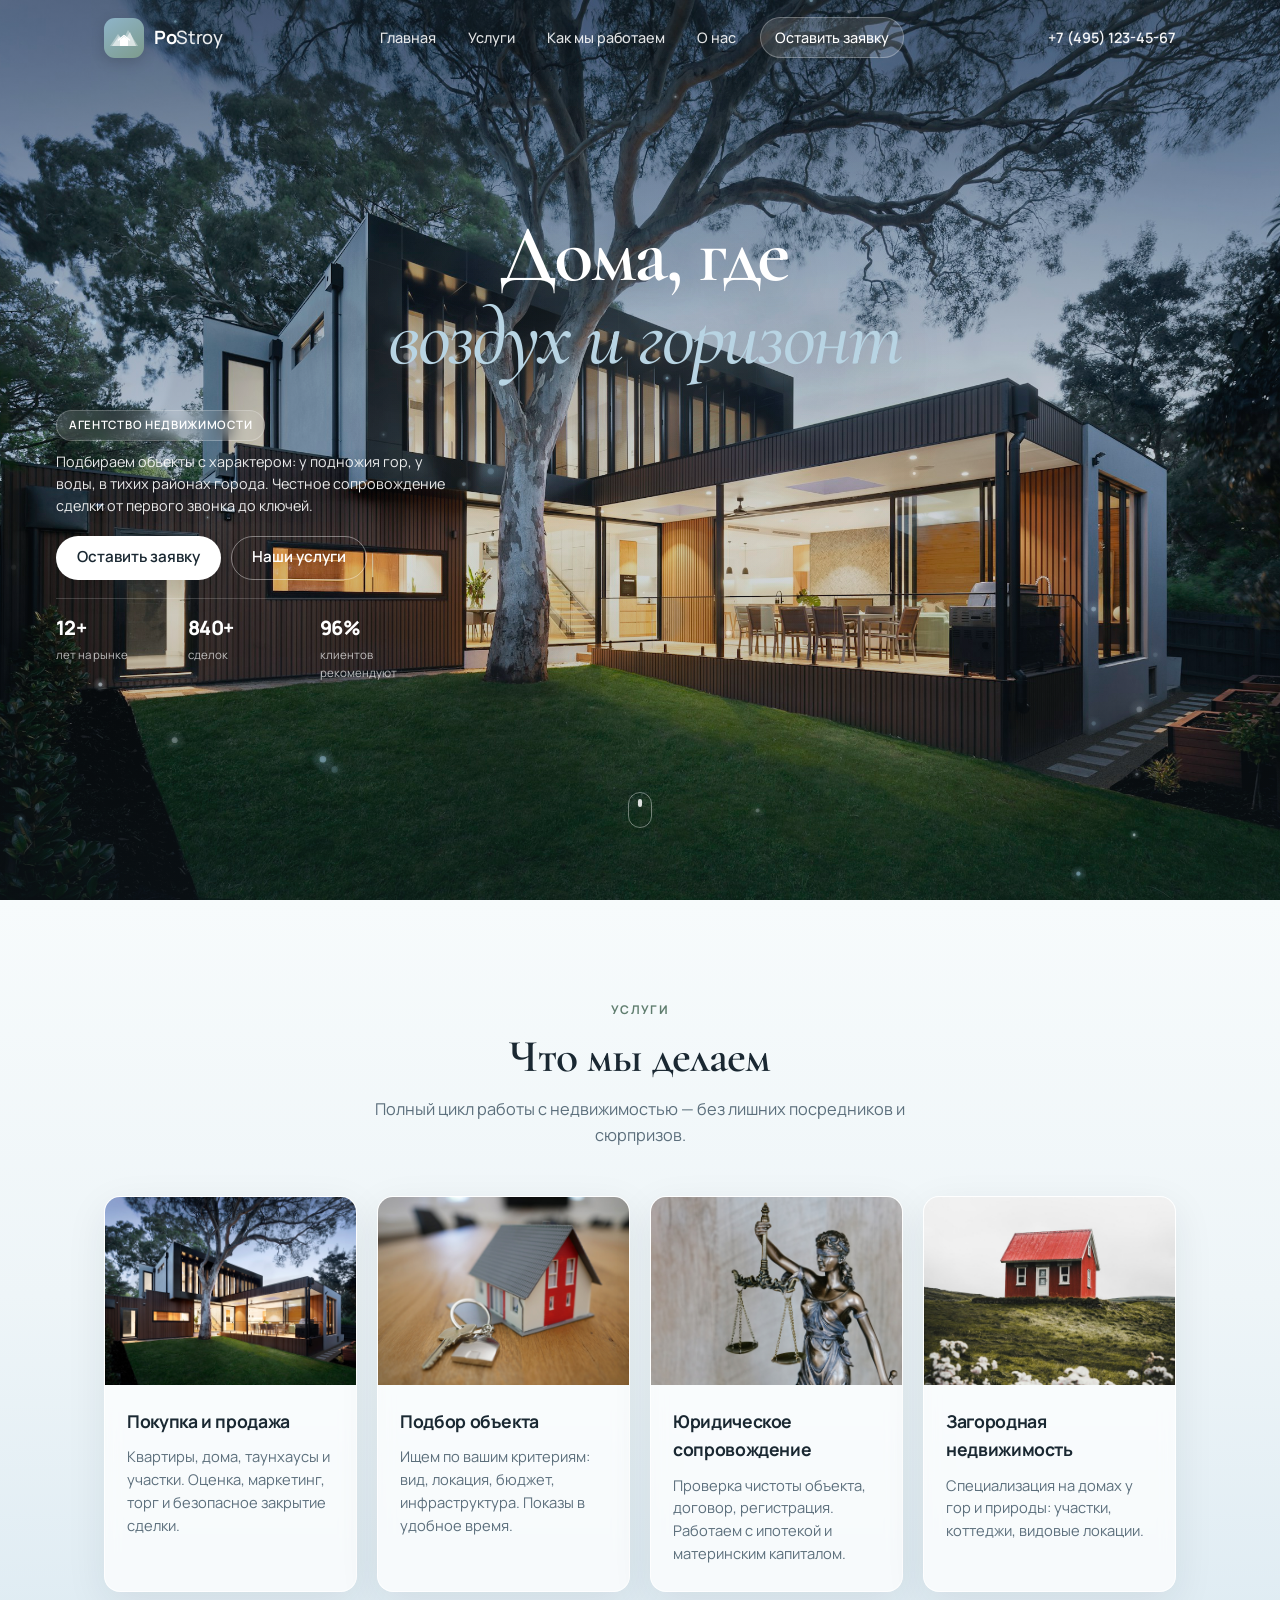
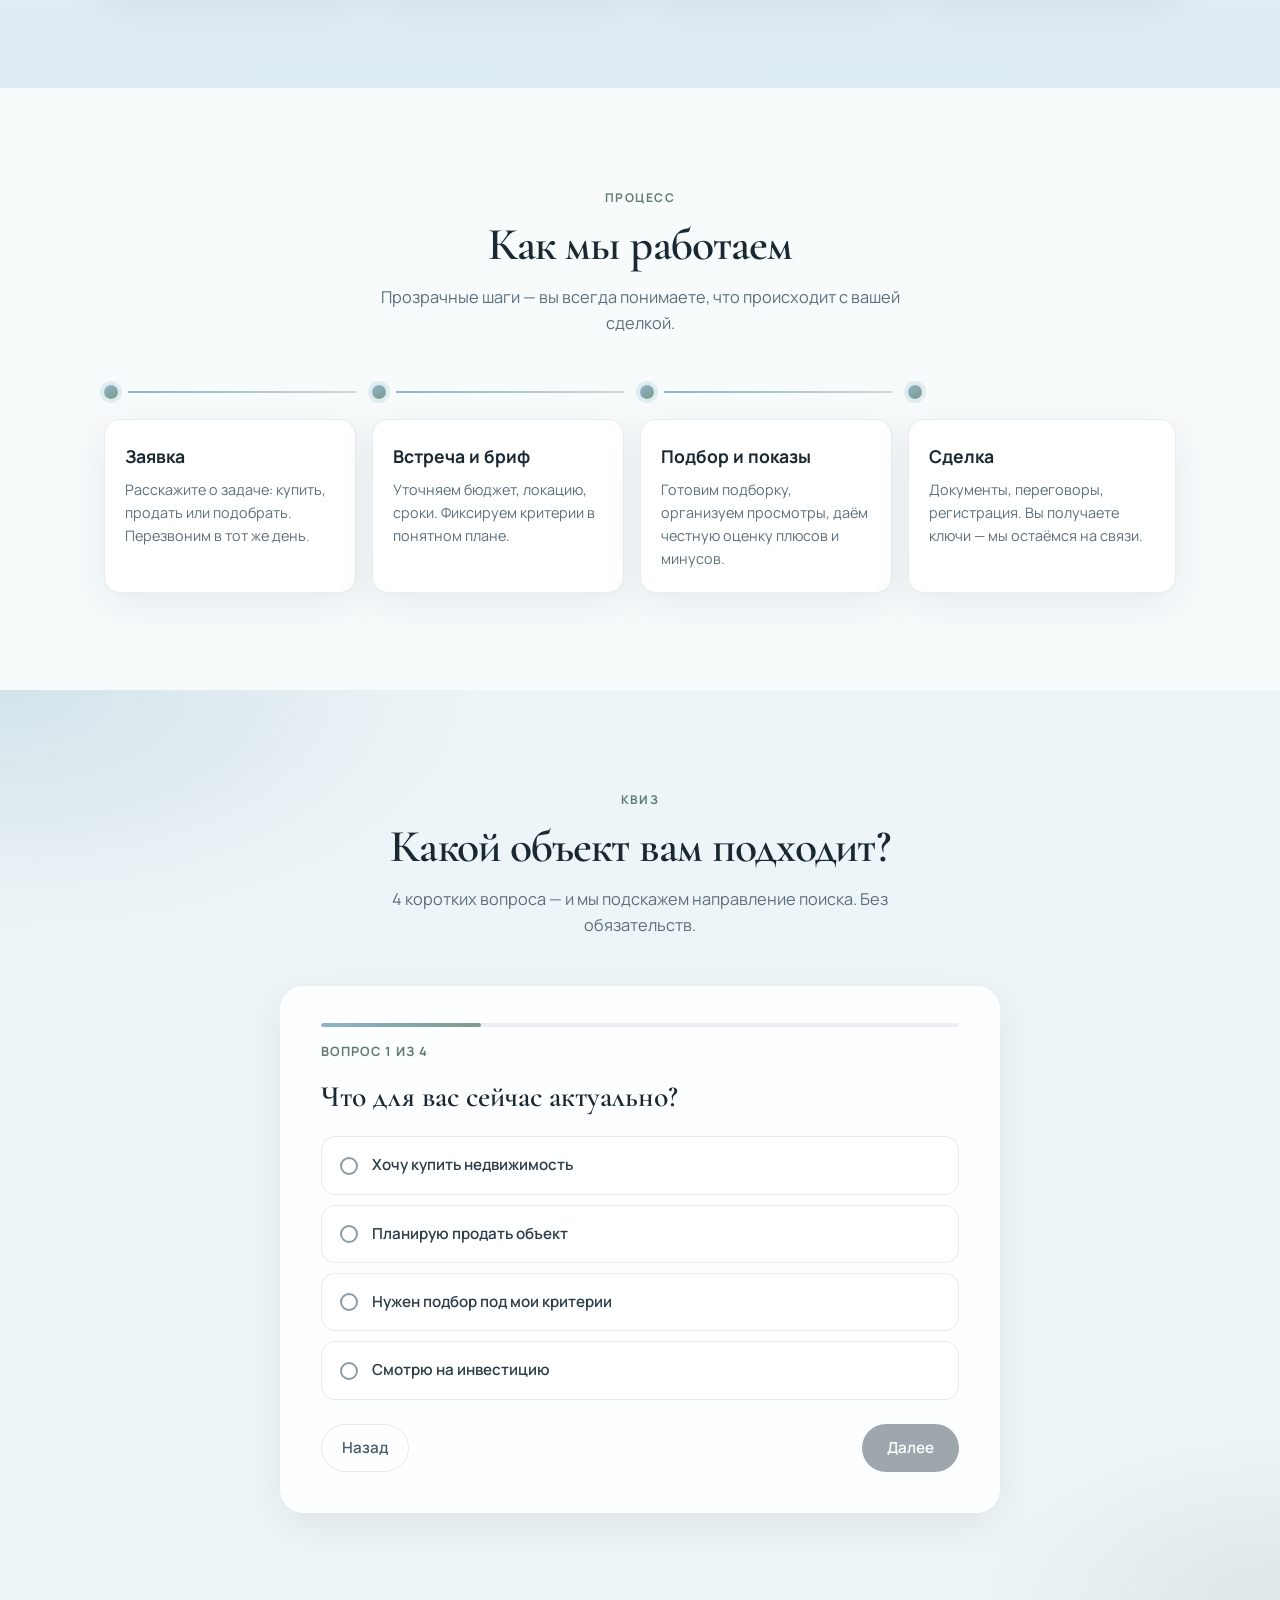
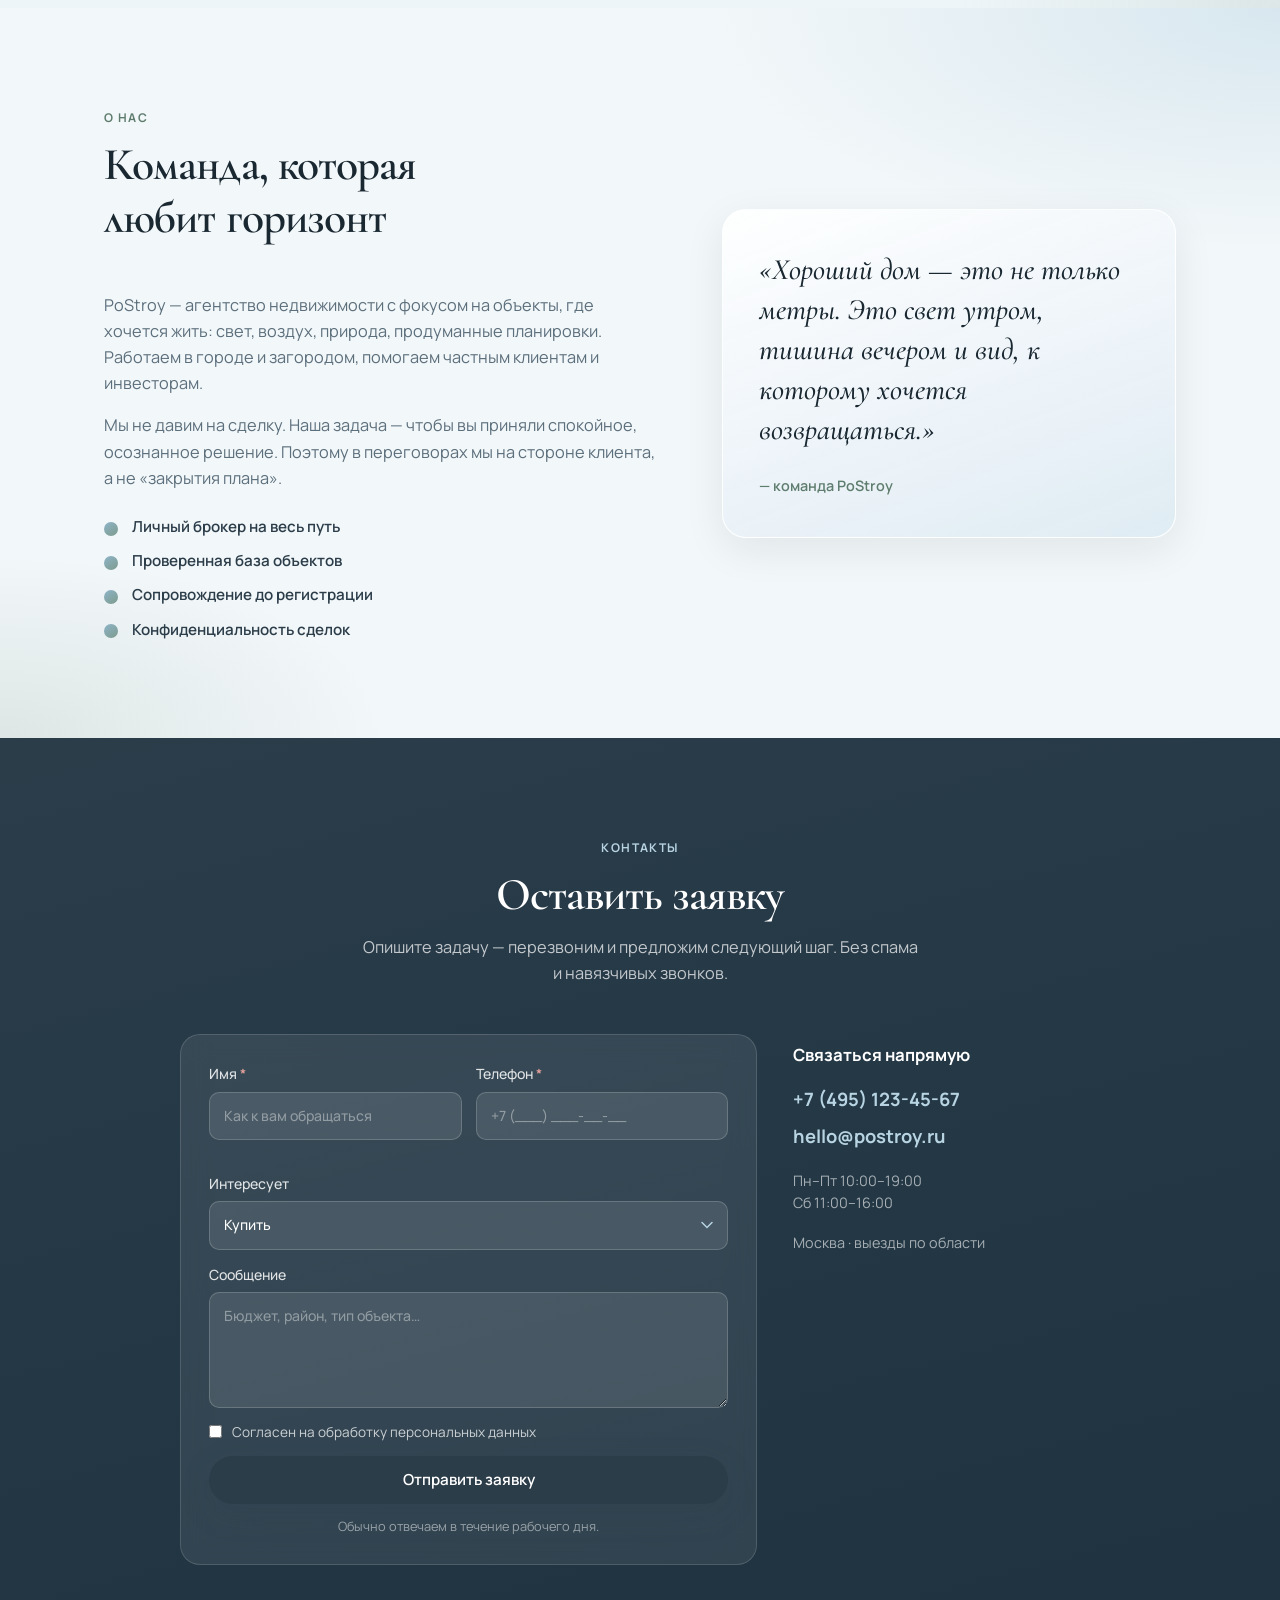
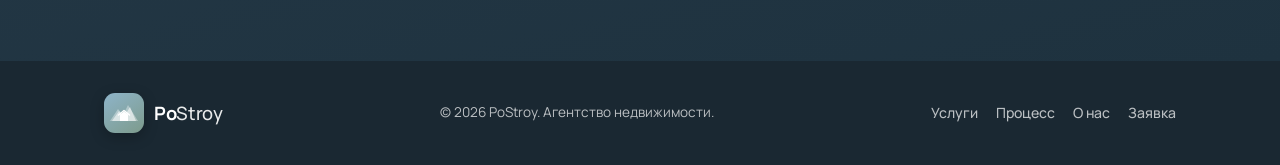
==== index.html @ 370cd1a4 "Initial commit: PoStroy real estate landing" ====
<!DOCTYPE html>
<html lang="ru">
<head>
  <meta charset="UTF-8" />
  <meta name="viewport" content="width=device-width, initial-scale=1.0" />
  <meta name="description" content="PoStroy — агентство недвижимости. Дома и участки с видом на горы. Подбор, сделки, сопровождение." />
  <title>PoStroy — Агентство недвижимости</title>
  <link rel="preconnect" href="https://fonts.googleapis.com" />
  <link rel="preconnect" href="https://fonts.gstatic.com" crossorigin />
  <link href="https://fonts.googleapis.com/css2?family=Manrope:wght@400;500;600;700;800&family=Cormorant+Garamond:wght@500;600;700&display=swap" rel="stylesheet" />
  <link rel="stylesheet" href="css/styles.css" />
</head>
<body>
  <!-- Transparent header -->
  <header class="header" id="header">
    <div class="container header__inner">
      <a href="#hero" class="logo" aria-label="PoStroy — на главную">
        <svg class="logo__svg" width="40" height="40" viewBox="0 0 40 40" fill="none" aria-hidden="true">
          <rect width="40" height="40" rx="11" class="logo__bg"/>
          <path class="logo__mountains" d="M6 28 L14 16 L19 22 L24 12 L34 28 Z" fill="currentColor" opacity="0.35"/>
          <path class="logo__mountains" d="M8 28 L15 18 L20 24 L26 14 L32 28 Z" fill="currentColor" opacity="0.55"/>
          <path class="logo__house" d="M16 28 V21.5 L20 18.5 L24 21.5 V28 H16 Z" fill="currentColor"/>
          <path class="logo__roof" d="M14.5 22 L20 17.5 L25.5 22" stroke="currentColor" stroke-width="1.4" stroke-linecap="round" stroke-linejoin="round" fill="none"/>
          <rect x="18.6" y="23.5" width="2.8" height="4.5" rx="0.4" fill="rgba(255,255,255,0.55)"/>
        </svg>
        <span class="logo__text">Po<span>Stroy</span></span>
      </a>
      <nav class="nav" id="nav" aria-label="Основная навигация">
        <a href="#hero" class="nav__link">Главная</a>
        <a href="#services" class="nav__link">Услуги</a>
        <a href="#process" class="nav__link">Как мы работаем</a>
        <a href="#about" class="nav__link">О нас</a>
        <a href="#request" class="nav__link nav__link--cta">Оставить заявку</a>
      </nav>
      <a href="tel:+74951234567" class="header__phone">+7 (495) 123-45-67</a>
      <button type="button" class="burger" id="burger" aria-label="Меню" aria-expanded="false">
        <span></span><span></span><span></span>
      </button>
    </div>
  </header>

  <div class="mobile-nav" id="mobileNav" hidden>
    <a href="#hero">Главная</a>
    <a href="#services">Услуги</a>
    <a href="#process">Как мы работаем</a>
    <a href="#about">О нас</a>
    <a href="#request" class="mobile-nav__cta">Оставить заявку</a>
  </div>

  <main>
    <!-- Hero / Главная -->
    <section class="hero" id="hero">
      <div class="hero__bg" style="background-image: url('fon.jpg')" role="img" aria-label="Современный дом в горах"></div>
      <div class="hero__overlay"></div>
      <div class="container hero__content">
        <h1 class="hero__title">Дома, где<br /><em>воздух и горизонт</em></h1>
        <p class="hero__badge">Агентство недвижимости</p>
        <p class="hero__sub">
          Подбираем объекты с характером: у подножия гор, у воды, в тихих районах города.
          Честное сопровождение сделки от первого звонка до ключей.
        </p>
        <div class="hero__actions">
          <a href="#request" class="btn btn--primary">Оставить заявку</a>
          <a href="#services" class="btn btn--ghost">Наши услуги</a>
        </div>
        <dl class="hero__stats">
          <div>
            <dt>12+</dt>
            <dd>лет на рынке</dd>
          </div>
          <div>
            <dt>840+</dt>
            <dd>сделок</dd>
          </div>
          <div>
            <dt>96%</dt>
            <dd>клиентов рекомендуют</dd>
          </div>
        </dl>
      </div>
      <a href="#services" class="hero__scroll" aria-label="К услугам">
        <span></span>
      </a>
    </section>

    <!-- Услуги -->
    <section class="section section--mist" id="services">
      <div class="container">
        <header class="section__head">
          <span class="section__label">Услуги</span>
          <h2 class="section__title">Что мы делаем</h2>
          <p class="section__desc">Полный цикл работы с недвижимостью — без лишних посредников и сюрпризов.</p>
        </header>
        <div class="cards">
          <article class="card card--photo">
            <div class="card__media">
              <img src="images/service-buy.jpg" alt="Современный дом — покупка и продажа" loading="lazy" width="600" height="400" />
            </div>
            <div class="card__body">
              <h3>Покупка и продажа</h3>
              <p>Квартиры, дома, таунхаусы и участки. Оценка, маркетинг, торг и безопасное закрытие сделки.</p>
            </div>
          </article>
          <article class="card card--photo">
            <div class="card__media">
              <img src="images/service-search.jpg" alt="Ключи от новой недвижимости" loading="lazy" width="600" height="400" />
            </div>
            <div class="card__body">
              <h3>Подбор объекта</h3>
              <p>Ищем по вашим критериям: вид, локация, бюджет, инфраструктура. Показы в удобное время.</p>
            </div>
          </article>
          <article class="card card--photo">
            <div class="card__media">
              <img src="images/service-legal.jpg" alt="Юридические документы по сделке" loading="lazy" width="600" height="400" />
            </div>
            <div class="card__body">
              <h3>Юридическое сопровождение</h3>
              <p>Проверка чистоты объекта, договор, регистрация. Работаем с ипотекой и материнским капиталом.</p>
            </div>
          </article>
          <article class="card card--photo">
            <div class="card__media">
              <img src="images/service-country.jpg" alt="Загородный дом у природы" loading="lazy" width="600" height="400" />
            </div>
            <div class="card__body">
              <h3>Загородная недвижимость</h3>
              <p>Специализация на домах у гор и природы: участки, коттеджи, видовые локации.</p>
            </div>
          </article>
        </div>
      </div>
    </section>

    <!-- Как мы работаем -->
    <section class="section" id="process">
      <div class="container">
        <header class="section__head">
          <span class="section__label">Процесс</span>
          <h2 class="section__title">Как мы работаем</h2>
          <p class="section__desc">Прозрачные шаги — вы всегда понимаете, что происходит с вашей сделкой.</p>
        </header>
        <ol class="steps">
          <li class="step">
            <div class="step__marker" aria-hidden="true">
              <span class="step__dot"></span>
              <span class="step__line"></span>
            </div>
            <div class="step__content">
              <h3>Заявка</h3>
              <p>Расскажите о задаче: купить, продать или подобрать. Перезвоним в тот же день.</p>
            </div>
          </li>
          <li class="step">
            <div class="step__marker" aria-hidden="true">
              <span class="step__dot"></span>
              <span class="step__line"></span>
            </div>
            <div class="step__content">
              <h3>Встреча и бриф</h3>
              <p>Уточняем бюджет, локацию, сроки. Фиксируем критерии в понятном плане.</p>
            </div>
          </li>
          <li class="step">
            <div class="step__marker" aria-hidden="true">
              <span class="step__dot"></span>
              <span class="step__line"></span>
            </div>
            <div class="step__content">
              <h3>Подбор и показы</h3>
              <p>Готовим подборку, организуем просмотры, даём честную оценку плюсов и минусов.</p>
            </div>
          </li>
          <li class="step">
            <div class="step__marker" aria-hidden="true">
              <span class="step__dot"></span>
            </div>
            <div class="step__content">
              <h3>Сделка</h3>
              <p>Документы, переговоры, регистрация. Вы получаете ключи — мы остаёмся на связи.</p>
            </div>
          </li>
        </ol>
      </div>
    </section>

    <!-- Квиз -->
    <section class="section section--quiz" id="quiz">
      <div class="container">
        <header class="section__head">
          <span class="section__label">Квиз</span>
          <h2 class="section__title">Какой объект вам подходит?</h2>
          <p class="section__desc">4 коротких вопроса — и мы подскажем направление поиска. Без обязательств.</p>
        </header>

        <div class="quiz" id="quizApp">
          <div class="quiz__progress" aria-hidden="true">
            <div class="quiz__progress-bar" id="quizProgress"></div>
          </div>
          <p class="quiz__step-label" id="quizStepLabel">Вопрос 1 из 4</p>

          <div class="quiz__panel" id="quizPanel">
            <!-- filled by JS -->
          </div>

          <div class="quiz__nav" id="quizNav">
            <button type="button" class="btn btn--quiz-ghost" id="quizBack" hidden>Назад</button>
            <button type="button" class="btn btn--primary" id="quizNext" disabled>Далее</button>
          </div>

          <div class="quiz__result" id="quizResult" hidden>
            <div class="quiz__result-card">
              <span class="quiz__result-badge">Ваш профиль</span>
              <h3 id="quizResultTitle"></h3>
              <p id="quizResultText"></p>
              <ul class="quiz__result-tags" id="quizResultTags"></ul>
              <div class="quiz__result-actions">
                <a href="#request" class="btn btn--primary" id="quizToForm">Получить подборку</a>
                <button type="button" class="btn btn--quiz-ghost" id="quizRestart">Пройти ещё раз</button>
              </div>
            </div>
          </div>
        </div>
      </div>
    </section>

    <!-- О нас -->
    <section class="section section--sky" id="about">
      <div class="container about">
        <div class="about__text">
          <header class="section__head section__head--left">
            <span class="section__label">О нас</span>
            <h2 class="section__title">Команда, которая<br />любит горизонт</h2>
          </header>
          <p>
            PoStroy — агентство недвижимости с фокусом на объекты, где хочется жить:
            свет, воздух, природа, продуманные планировки. Работаем в городе и загородом,
            помогаем частным клиентам и инвесторам.
          </p>
          <p>
            Мы не давим на сделку. Наша задача — чтобы вы приняли спокойное, осознанное решение.
            Поэтому в переговорах мы на стороне клиента, а не «закрытия плана».
          </p>
          <ul class="about__list">
            <li>Личный брокер на весь путь</li>
            <li>Проверенная база объектов</li>
            <li>Сопровождение до регистрации</li>
            <li>Конфиденциальность сделок</li>
          </ul>
        </div>
        <div class="about__panel">
          <blockquote>
            «Хороший дом — это не только метры. Это свет утром, тишина вечером и вид, к которому хочется возвращаться.»
          </blockquote>
          <cite>— команда PoStroy</cite>
        </div>
      </div>
    </section>

    <!-- Оставить заявку -->
    <section class="section section--request" id="request">
      <div class="container request">
        <header class="section__head">
          <span class="section__label">Контакты</span>
          <h2 class="section__title">Оставить заявку</h2>
          <p class="section__desc">Опишите задачу — перезвоним и предложим следующий шаг. Без спама и навязчивых звонков.</p>
        </header>
        <div class="request__grid">
          <form class="form" id="requestForm" novalidate>
            <div class="form__row">
              <label class="field">
                <span>Имя <em>*</em></span>
                <input type="text" name="name" id="name" placeholder="Как к вам обращаться" required autocomplete="name" />
                <small class="field__error" data-error="name"></small>
              </label>
              <label class="field">
                <span>Телефон <em>*</em></span>
                <input type="tel" name="phone" id="phone" placeholder="+7 (___) ___-__-__" required autocomplete="tel" />
                <small class="field__error" data-error="phone"></small>
              </label>
            </div>
            <label class="field">
              <span>Интересует</span>
              <select name="interest" id="interest">
                <option value="buy">Купить</option>
                <option value="sell">Продать</option>
                <option value="select">Подобрать объект</option>
                <option value="consult">Консультация</option>
              </select>
            </label>
            <label class="field">
              <span>Сообщение</span>
              <textarea name="message" id="message" rows="4" placeholder="Бюджет, район, тип объекта…"></textarea>
            </label>
            <label class="check">
              <input type="checkbox" name="agree" id="agree" required />
              <span>Согласен на обработку персональных данных</span>
            </label>
            <small class="field__error" data-error="agree"></small>
            <button type="submit" class="btn btn--primary btn--block" id="submitBtn">Отправить заявку</button>
            <p class="form__hint">Обычно отвечаем в течение рабочего дня.</p>
          </form>
          <aside class="request__info">
            <h3>Связаться напрямую</h3>
            <a href="tel:+74951234567" class="request__link">+7 (495) 123-45-67</a>
            <a href="mailto:hello@postroy.ru" class="request__link">hello@postroy.ru</a>
            <p class="request__meta">Пн–Пт 10:00–19:00<br />Сб 11:00–16:00</p>
            <p class="request__meta">Москва · выезды по области</p>
          </aside>
        </div>
        <div class="form-success" id="formSuccess" hidden>
          <h3>Заявка отправлена</h3>
          <p>Спасибо! Мы свяжемся с вами в ближайшее рабочее время.</p>
        </div>
      </div>
    </section>
  </main>

  <footer class="footer">
    <div class="container footer__inner">
      <a href="#hero" class="logo logo--footer" aria-label="PoStroy">
        <svg class="logo__svg" width="40" height="40" viewBox="0 0 40 40" fill="none" aria-hidden="true">
          <rect width="40" height="40" rx="11" class="logo__bg"/>
          <path class="logo__mountains" d="M6 28 L14 16 L19 22 L24 12 L34 28 Z" fill="currentColor" opacity="0.35"/>
          <path class="logo__mountains" d="M8 28 L15 18 L20 24 L26 14 L32 28 Z" fill="currentColor" opacity="0.55"/>
          <path class="logo__house" d="M16 28 V21.5 L20 18.5 L24 21.5 V28 H16 Z" fill="currentColor"/>
          <path class="logo__roof" d="M14.5 22 L20 17.5 L25.5 22" stroke="currentColor" stroke-width="1.4" stroke-linecap="round" stroke-linejoin="round" fill="none"/>
          <rect x="18.6" y="23.5" width="2.8" height="4.5" rx="0.4" fill="rgba(255,255,255,0.55)"/>
        </svg>
        <span class="logo__text">Po<span>Stroy</span></span>
      </a>
      <p class="footer__copy">© <span id="year"></span> PoStroy. Агентство недвижимости.</p>
      <nav class="footer__nav">
        <a href="#services">Услуги</a>
        <a href="#process">Процесс</a>
        <a href="#about">О нас</a>
        <a href="#request">Заявка</a>
      </nav>
    </div>
  </footer>

  <script src="js/main.js"></script>
  <script src="js/hero-fx.js"></script>
</body>
</html>
---- css/styles.css ----
/* PoStroy — mountain & air real estate landing */

:root {
  --sky: #dceaf2;
  --mist: #eef5f8;
  --cloud: #f7fbfc;
  --air: #f2f7f9;
  --stone: #4a5d6a;
  --mountain: #2c3d4a;
  --peak: #1a2832;
  --sage: #7d9b8c;
  --sage-deep: #5f7d6e;
  --glacier: #8eb4c9;
  --frost: #b8d4e3;
  --white: #ffffff;
  --text: #24333d;
  --muted: #5c6f7c;
  --soft: #8a9ba6;
  --border: rgba(44, 61, 74, 0.1);
  --shadow: 0 12px 40px rgba(26, 40, 50, 0.08);
  --radius: 16px;
  --radius-sm: 10px;
  --header-h: 76px;
  --font: "Manrope", system-ui, sans-serif;
  --display: "Cormorant Garamond", Georgia, serif;
  --container: 1120px;
  --ease: cubic-bezier(0.22, 1, 0.36, 1);
}

*,
*::before,
*::after {
  box-sizing: border-box;
  margin: 0;
  padding: 0;
}

html {
  scroll-behavior: smooth;
  scroll-padding-top: calc(var(--header-h) + 12px);
}

body {
  font-family: var(--font);
  color: var(--text);
  background: var(--cloud);
  line-height: 1.6;
  -webkit-font-smoothing: antialiased;
}

img {
  max-width: 100%;
  display: block;
}

a {
  color: inherit;
  text-decoration: none;
}

button,
input,
select,
textarea {
  font: inherit;
}

.container {
  width: 100%;
  max-width: var(--container);
  margin-inline: auto;
  padding-inline: 24px;
}

/* —— Header transparent —— */
.header {
  position: fixed;
  inset: 0 0 auto;
  z-index: 100;
  height: var(--header-h);
  transition: background 0.35s var(--ease), backdrop-filter 0.35s var(--ease),
    box-shadow 0.35s var(--ease), border-color 0.35s var(--ease);
  background: transparent;
  border-bottom: 1px solid transparent;
}

.header.is-scrolled {
  background: rgba(247, 251, 252, 0.72);
  backdrop-filter: blur(16px) saturate(1.2);
  -webkit-backdrop-filter: blur(16px) saturate(1.2);
  border-bottom-color: var(--border);
  box-shadow: 0 4px 24px rgba(26, 40, 50, 0.06);
}

.header__inner {
  display: flex;
  align-items: center;
  justify-content: space-between;
  height: 100%;
  gap: 20px;
}

.logo {
  display: inline-flex;
  align-items: center;
  gap: 10px;
  font-weight: 700;
  letter-spacing: -0.02em;
  z-index: 2;
}

.logo__svg {
  width: 40px;
  height: 40px;
  flex-shrink: 0;
  color: var(--white);
  background: linear-gradient(145deg, var(--glacier), var(--sage));
  border-radius: 11px;
  box-shadow: 0 4px 14px rgba(0, 0, 0, 0.15);
  transition: box-shadow 0.3s var(--ease);
}

.logo__svg .logo__bg {
  fill: transparent;
  stroke: none;
}

.logo__text {
  font-size: 1.15rem;
  color: var(--white);
  transition: color 0.3s var(--ease);
}

.logo__text span {
  font-weight: 500;
  opacity: 0.9;
}

.header.is-scrolled .logo__text,
.header.is-solid .logo__text {
  color: var(--mountain);
}

.header.is-scrolled .logo__svg,
.header.is-solid .logo__svg {
  box-shadow: 0 4px 14px rgba(126, 155, 140, 0.4);
  filter: none;
}

.nav {
  display: none;
  align-items: center;
  gap: 4px;
}

@media (min-width: 960px) {
  .nav {
    display: flex;
  }
  .burger {
    display: none !important;
  }
  .header__phone {
    display: inline-flex !important;
  }
}

.nav__link {
  padding: 8px 14px;
  font-size: 0.9rem;
  font-weight: 500;
  color: rgba(255, 255, 255, 0.88);
  border-radius: 999px;
  transition: color 0.25s, background 0.25s;
}

.nav__link:hover {
  color: var(--white);
  background: rgba(255, 255, 255, 0.1);
}

.nav__link--cta {
  margin-left: 6px;
  background: rgba(255, 255, 255, 0.14);
  border: 1px solid rgba(255, 255, 255, 0.28);
  color: var(--white);
}

.nav__link--cta:hover {
  background: rgba(255, 255, 255, 0.22);
}

.header.is-scrolled .nav__link,
.header.is-solid .nav__link {
  color: var(--stone);
}

.header.is-scrolled .nav__link:hover,
.header.is-solid .nav__link:hover {
  color: var(--mountain);
  background: rgba(142, 180, 201, 0.15);
}

.header.is-scrolled .nav__link--cta,
.header.is-solid .nav__link--cta {
  background: var(--mountain);
  border-color: transparent;
  color: var(--white);
}

.header.is-scrolled .nav__link--cta:hover,
.header.is-solid .nav__link--cta:hover {
  background: var(--peak);
  color: var(--white);
}

.header__phone {
  display: none;
  font-size: 0.9rem;
  font-weight: 600;
  color: rgba(255, 255, 255, 0.95);
  white-space: nowrap;
  transition: color 0.3s;
}

.header.is-scrolled .header__phone,
.header.is-solid .header__phone {
  color: var(--mountain);
}

.burger {
  width: 44px;
  height: 44px;
  border: 0;
  background: rgba(255, 255, 255, 0.12);
  border-radius: 12px;
  display: flex;
  flex-direction: column;
  align-items: center;
  justify-content: center;
  gap: 5px;
  cursor: pointer;
  z-index: 2;
}

.burger span {
  display: block;
  width: 18px;
  height: 2px;
  background: var(--white);
  border-radius: 2px;
  transition: 0.25s;
}

.header.is-scrolled .burger,
.header.is-solid .burger {
  background: rgba(44, 61, 74, 0.08);
}

.header.is-scrolled .burger span,
.header.is-solid .burger span {
  background: var(--mountain);
}

.mobile-nav {
  position: fixed;
  inset: var(--header-h) 0 0;
  z-index: 90;
  background: rgba(247, 251, 252, 0.96);
  backdrop-filter: blur(20px);
  padding: 24px;
  display: flex;
  flex-direction: column;
  gap: 8px;
}

.mobile-nav[hidden] {
  display: none;
}

.mobile-nav a {
  padding: 14px 16px;
  border-radius: 12px;
  font-weight: 600;
  color: var(--mountain);
  background: rgba(220, 234, 242, 0.5);
}

.mobile-nav__cta {
  margin-top: 8px;
  background: var(--mountain) !important;
  color: var(--white) !important;
  text-align: center;
}

/* —— Hero: ровно один экран, без скролла внутри первого экрана —— */
.hero {
  position: relative;
  height: 100vh;
  height: 100dvh;
  max-height: 100vh;
  max-height: 100dvh;
  min-height: 100vh;
  min-height: 100dvh;
  display: flex;
  flex-direction: column;
  align-items: stretch;
  justify-content: center;
  /* место под fixed header + низ с домом */
  padding: calc(var(--header-h) + 12px) 0 56px;
  color: var(--white);
  overflow: hidden;
  text-align: left;
  box-sizing: border-box;
}

.hero__bg {
  position: absolute;
  inset: 0;
  z-index: 0;
  background-size: cover;
  background-position: center center;
  background-repeat: no-repeat;
}

.hero__overlay {
  position: absolute;
  inset: 0;
  z-index: 1;
  background:
    linear-gradient(
      180deg,
      rgba(26, 40, 50, 0.48) 0%,
      rgba(26, 40, 50, 0.26) 38%,
      rgba(26, 40, 50, 0.16) 58%,
      rgba(26, 40, 50, 0.38) 100%
    );
}

/* hero: остальной текст слева, заголовок по центру + анимация «с воздуха» */
.hero__content {
  position: relative;
  z-index: 2;
  display: flex;
  flex-direction: column;
  align-items: flex-start;
  justify-content: center;
  flex: 1 1 auto;
  max-width: none;
  width: 100%;
  margin: 0;
  text-align: left;
  /* ещё левее */
  padding: 0 16px 0 20px;
  min-height: 0;
}

@media (min-width: 768px) {
  .hero__content {
    padding: 0 32px 0 40px;
  }
}

@media (min-width: 1200px) {
  .hero__content {
    padding: 0 48px 0 56px;
  }
}

/* бейдж — сразу над описанием слева */
.hero__badge {
  display: inline-block;
  padding: 5px 12px;
  border-radius: 999px;
  font-size: 0.72rem;
  font-weight: 600;
  letter-spacing: 0.06em;
  text-transform: uppercase;
  background: rgba(255, 255, 255, 0.12);
  border: 1px solid rgba(255, 255, 255, 0.22);
  backdrop-filter: blur(8px);
  margin: 0 0 10px;
  align-self: flex-start;
}

/* заголовок — крупный, по центру; анимация только opacity+transform (без blur — не лагает) */
.hero__title {
  display: block;
  width: 100%;
  max-width: none;
  font-family: var(--display);
  font-size: clamp(3.2rem, 9vh, 7.2rem);
  font-weight: 600;
  line-height: 1.02;
  letter-spacing: -0.03em;
  margin: 0 0 clamp(20px, 3.5vh, 36px);
  text-align: center;
  align-self: center;
  text-shadow:
    0 2px 20px rgba(255, 255, 255, 0.12),
    0 8px 48px rgba(0, 0, 0, 0.4);
  opacity: 0;
  transform: translate3d(0, -28px, 0);
  animation: titleFromAir 2.4s cubic-bezier(0.25, 0.1, 0.25, 1) 0.1s forwards;
}

.hero__title em {
  font-style: italic;
  font-weight: 500;
  color: var(--frost);
  display: inline-block;
  opacity: 0;
  transform: translate3d(0, -18px, 0);
  animation: titleFromAir 2.2s cubic-bezier(0.25, 0.1, 0.25, 1) 0.4s forwards;
}

@keyframes titleFromAir {
  from {
    opacity: 0;
    transform: translate3d(0, -28px, 0);
  }
  to {
    opacity: 1;
    transform: translate3d(0, 0, 0);
  }
}

@media (prefers-reduced-motion: reduce) {
  .hero__title,
  .hero__title em {
    animation: none;
    opacity: 1;
    transform: none;
  }
}

.hero__sub {
  display: block;
  font-size: clamp(0.9rem, 1.6vh, 1.05rem);
  line-height: 1.55;
  color: rgba(255, 255, 255, 0.9);
  max-width: 28em;
  margin: 0 0 clamp(14px, 2vh, 24px);
  text-align: left;
  align-self: flex-start;
  text-shadow: 0 2px 16px rgba(0, 0, 0, 0.25);
}

.hero__actions {
  display: flex;
  flex-direction: row;
  flex-wrap: wrap;
  justify-content: flex-start;
  align-items: center;
  gap: 10px;
  margin-bottom: clamp(12px, 2vh, 24px);
  align-self: flex-start;
}

.hero__actions .btn {
  min-height: 44px;
  padding: 0 20px;
}

.hero__stats {
  display: grid;
  grid-template-columns: repeat(3, minmax(0, 1fr));
  gap: 8px 16px;
  max-width: 380px;
  width: 100%;
  margin: 0;
  padding-top: clamp(10px, 1.5vh, 18px);
  border-top: 1px solid rgba(255, 255, 255, 0.18);
  text-align: left;
  align-self: flex-start;
}

.hero__stats dt {
  font-size: clamp(1.2rem, 2.2vh, 1.5rem);
  font-weight: 800;
  letter-spacing: -0.03em;
}

.hero__stats dd {
  font-size: 0.72rem;
  color: rgba(255, 255, 255, 0.7);
  margin-top: 2px;
}

.hero__scroll {
  position: absolute;
  bottom: 16px;
  left: 50%;
  transform: translateX(-50%);
  width: 24px;
  height: 36px;
  border: 1.5px solid rgba(255, 255, 255, 0.4);
  border-radius: 999px;
  display: grid;
  place-items: start center;
  padding-top: 6px;
  z-index: 2;
}

.hero__scroll span {
  width: 4px;
  height: 8px;
  border-radius: 4px;
  background: rgba(255, 255, 255, 0.85);
  animation: scrollPulse 1.6s var(--ease) infinite;
}

@keyframes scrollPulse {
  0% { opacity: 1; transform: translateY(0); }
  100% { opacity: 0; transform: translateY(12px); }
}

/* —— Buttons —— */
.btn {
  display: inline-flex;
  align-items: center;
  justify-content: center;
  gap: 8px;
  min-height: 48px;
  padding: 0 24px;
  border-radius: 999px;
  font-size: 0.95rem;
  font-weight: 600;
  border: 1.5px solid transparent;
  cursor: pointer;
  transition: transform 0.2s, background 0.25s, border-color 0.25s, box-shadow 0.25s;
}

.btn:active {
  transform: scale(0.98);
}

.btn--primary {
  background: var(--white);
  color: var(--peak);
  box-shadow: 0 8px 28px rgba(0, 0, 0, 0.15);
}

.btn--primary:hover {
  background: var(--mist);
  box-shadow: 0 10px 32px rgba(0, 0, 0, 0.18);
}

.btn--ghost {
  background: transparent;
  color: var(--white);
  border-color: rgba(255, 255, 255, 0.4);
}

.btn--ghost:hover {
  background: rgba(255, 255, 255, 0.1);
  border-color: rgba(255, 255, 255, 0.7);
}

.btn--block {
  width: 100%;
}

.section--request .btn--primary {
  background: var(--mountain);
  color: var(--white);
  box-shadow: 0 10px 30px rgba(44, 61, 74, 0.2);
}

.section--request .btn--primary:hover {
  background: var(--peak);
}

/* —— Sections —— */
.section {
  padding: 96px 0;
}

.section--mist {
  background: linear-gradient(180deg, var(--cloud) 0%, var(--mist) 50%, var(--sky) 100%);
}

.section--sky {
  background:
    radial-gradient(ellipse 80% 60% at 100% 0%, rgba(184, 212, 227, 0.45), transparent 55%),
    radial-gradient(ellipse 60% 50% at 0% 100%, rgba(125, 155, 140, 0.18), transparent 50%),
    var(--air);
}

.section--request {
  background: linear-gradient(165deg, var(--mountain) 0%, #243846 45%, #1e323f 100%);
  color: var(--white);
}

.section__head {
  text-align: center;
  max-width: 560px;
  margin: 0 auto 48px;
}

.section__head--left {
  text-align: left;
  margin-left: 0;
  margin-right: 0;
  max-width: none;
}

.section__label {
  display: inline-block;
  font-size: 0.75rem;
  font-weight: 700;
  letter-spacing: 0.12em;
  text-transform: uppercase;
  color: var(--sage-deep);
  margin-bottom: 12px;
}

.section--request .section__label {
  color: var(--frost);
}

.section__title {
  font-family: var(--display);
  font-size: clamp(2rem, 4vw, 2.85rem);
  font-weight: 600;
  line-height: 1.15;
  color: var(--peak);
  letter-spacing: -0.02em;
}

.section--request .section__title {
  color: var(--white);
}

.section__desc {
  margin-top: 12px;
  color: var(--muted);
  font-size: 1.02rem;
}

.section--request .section__desc {
  color: rgba(255, 255, 255, 0.72);
}

/* —— Cards —— */
.cards {
  display: grid;
  gap: 20px;
  grid-template-columns: 1fr;
}

@media (min-width: 640px) {
  .cards {
    grid-template-columns: repeat(2, 1fr);
  }
}

@media (min-width: 1000px) {
  .cards {
    grid-template-columns: repeat(4, 1fr);
  }
}

.card {
  background: rgba(255, 255, 255, 0.72);
  border: 1px solid rgba(255, 255, 255, 0.8);
  border-radius: var(--radius);
  padding: 28px 24px;
  box-shadow: var(--shadow);
  backdrop-filter: blur(8px);
  transition: transform 0.3s var(--ease), box-shadow 0.3s var(--ease);
  overflow: hidden;
}

.card:hover {
  transform: translateY(-4px);
  box-shadow: 0 18px 48px rgba(26, 40, 50, 0.12);
}

.card--photo {
  padding: 0;
  display: flex;
  flex-direction: column;
}

.card__media {
  position: relative;
  aspect-ratio: 4 / 3;
  overflow: hidden;
  background: var(--sky);
}

.card__media img {
  width: 100%;
  height: 100%;
  object-fit: cover;
  transition: transform 0.55s var(--ease);
}

.card--photo:hover .card__media img {
  transform: scale(1.05);
}

.card__body {
  padding: 22px 22px 26px;
}

.card__icon {
  width: 52px;
  height: 52px;
  border-radius: 14px;
  display: grid;
  place-items: center;
  background: linear-gradient(145deg, rgba(142, 180, 201, 0.35), rgba(125, 155, 140, 0.25));
  color: var(--mountain);
  margin-bottom: 18px;
}

.card h3 {
  font-size: 1.1rem;
  font-weight: 700;
  color: var(--peak);
  margin-bottom: 10px;
  letter-spacing: -0.02em;
}

.card p {
  font-size: 0.92rem;
  color: var(--muted);
  line-height: 1.55;
}

/* —— Steps (line timeline, no numbers) —— */
.steps {
  list-style: none;
  display: grid;
  gap: 0;
  position: relative;
}

@media (min-width: 800px) {
  .steps {
    grid-template-columns: repeat(4, 1fr);
    gap: 0;
    align-items: stretch;
  }
}

.step {
  position: relative;
  padding: 0 0 32px 0;
  display: flex;
  flex-direction: column;
  gap: 0;
  background: transparent;
  border: none;
  box-shadow: none;
  height: 100%;
}

@media (min-width: 800px) {
  .step {
    padding: 0 16px 0 0;
    height: auto;
    display: flex;
    flex-direction: column;
  }
  .step:last-child {
    padding-right: 0;
  }
}

.step__marker {
  display: flex;
  flex-direction: row;
  align-items: center;
  gap: 0;
  margin-bottom: 18px;
  min-height: 18px;
}

@media (min-width: 800px) {
  .step__marker {
    width: 100%;
  }
}

/* vertical connector on mobile */
@media (max-width: 799px) {
  .step {
    flex-direction: row;
    gap: 18px;
    padding: 0 0 28px 0;
  }
  .step:last-child {
    padding-bottom: 0;
  }
  .step__marker {
    flex-direction: column;
    align-items: center;
    margin-bottom: 0;
    min-height: 100%;
    width: 18px;
    flex-shrink: 0;
  }
  .step__line {
    width: 2px !important;
    flex: 1 1 auto;
    min-height: 40px;
    height: auto !important;
    margin: 0 !important;
  }
  .step__content {
    padding-top: 0;
    flex: 1;
  }
}

.step__dot {
  width: 14px;
  height: 14px;
  border-radius: 50%;
  background: linear-gradient(145deg, var(--glacier), var(--sage));
  box-shadow: 0 0 0 4px rgba(142, 180, 201, 0.22);
  flex-shrink: 0;
  z-index: 1;
}

.step__line {
  display: block;
  height: 2px;
  flex: 1 1 auto;
  margin-left: 0;
  background: linear-gradient(90deg, var(--glacier), rgba(125, 155, 140, 0.35));
  border-radius: 2px;
  min-width: 24px;
}

@media (min-width: 800px) {
  .step__line {
    margin-left: 10px;
    width: calc(100% - 24px);
    flex: none;
  }
  .step:last-child .step__line {
    display: none;
  }
}

.step__content {
  padding: 22px 20px;
  border-radius: var(--radius);
  background: var(--white);
  border: 1px solid var(--border);
  box-shadow: var(--shadow);
  flex: 1 1 auto;
  display: flex;
  flex-direction: column;
  min-height: 100%;
}

@media (min-width: 800px) {
  .step__content {
    /* equal card heights in the row */
    flex: 1 1 auto;
    min-height: 168px;
    height: 100%;
  }

  .steps {
    /* make step children stretch so content cards equalize */
    display: grid;
    align-items: stretch;
  }

  .step {
    display: grid;
    grid-template-rows: auto 1fr;
    height: 100%;
  }
}

.step h3 {
  font-size: 1.1rem;
  font-weight: 700;
  color: var(--peak);
  margin-bottom: 8px;
}

.step p {
  font-size: 0.9rem;
  color: var(--muted);
  flex: 1 1 auto;
}

/* —— Quiz —— */
.section--quiz {
  background:
    radial-gradient(ellipse 70% 50% at 0% 0%, rgba(142, 180, 201, 0.28), transparent 55%),
    radial-gradient(ellipse 50% 40% at 100% 100%, rgba(125, 155, 140, 0.16), transparent 50%),
    var(--mist);
}

.quiz {
  max-width: 720px;
  margin: 0 auto;
  background: rgba(255, 255, 255, 0.88);
  border: 1px solid rgba(255, 255, 255, 0.95);
  border-radius: 24px;
  padding: 28px 24px 32px;
  box-shadow: var(--shadow);
  backdrop-filter: blur(10px);
}

@media (min-width: 640px) {
  .quiz {
    padding: 36px 40px 40px;
  }
}

.quiz__progress {
  height: 4px;
  border-radius: 4px;
  background: rgba(44, 61, 74, 0.08);
  overflow: hidden;
  margin-bottom: 14px;
}

.quiz__progress-bar {
  height: 100%;
  width: 25%;
  border-radius: 4px;
  background: linear-gradient(90deg, var(--glacier), var(--sage));
  transition: width 0.4s var(--ease);
}

.quiz__step-label {
  font-size: 0.8rem;
  font-weight: 700;
  letter-spacing: 0.08em;
  text-transform: uppercase;
  color: var(--sage-deep);
  margin-bottom: 18px;
}

.quiz__question {
  font-family: var(--display);
  font-size: clamp(1.45rem, 3vw, 1.85rem);
  font-weight: 600;
  color: var(--peak);
  line-height: 1.25;
  margin-bottom: 20px;
}

.quiz__options {
  display: grid;
  gap: 10px;
}

.quiz__option {
  display: flex;
  align-items: center;
  gap: 14px;
  width: 100%;
  text-align: left;
  padding: 16px 18px;
  border-radius: 14px;
  border: 1.5px solid var(--border);
  background: var(--white);
  color: var(--mountain);
  font-weight: 600;
  font-size: 0.95rem;
  cursor: pointer;
  transition: border-color 0.2s, background 0.2s, box-shadow 0.2s, transform 0.15s;
}

.quiz__option:hover {
  border-color: rgba(142, 180, 201, 0.65);
  background: rgba(220, 234, 242, 0.45);
}

.quiz__option.is-selected {
  border-color: var(--sage);
  background: linear-gradient(135deg, rgba(142, 180, 201, 0.22), rgba(125, 155, 140, 0.15));
  box-shadow: 0 6px 20px rgba(95, 125, 110, 0.12);
}

.quiz__option-radio {
  width: 18px;
  height: 18px;
  border-radius: 50%;
  border: 2px solid var(--soft);
  flex-shrink: 0;
  position: relative;
  transition: border-color 0.2s;
}

.quiz__option.is-selected .quiz__option-radio {
  border-color: var(--sage-deep);
}

.quiz__option.is-selected .quiz__option-radio::after {
  content: "";
  position: absolute;
  inset: 3px;
  border-radius: 50%;
  background: linear-gradient(145deg, var(--glacier), var(--sage));
}

.quiz__nav {
  display: flex;
  justify-content: space-between;
  align-items: center;
  gap: 12px;
  margin-top: 24px;
}

.quiz__nav .btn--primary {
  background: var(--mountain);
  color: var(--white);
  box-shadow: 0 8px 24px rgba(44, 61, 74, 0.18);
  margin-left: auto;
}

.quiz__nav .btn--primary:hover:not(:disabled) {
  background: var(--peak);
}

.quiz__nav .btn--primary:disabled {
  opacity: 0.45;
  cursor: not-allowed;
  box-shadow: none;
}

.btn--quiz-ghost {
  background: transparent;
  color: var(--stone);
  border: 1.5px solid var(--border);
  min-height: 48px;
  padding: 0 20px;
  border-radius: 999px;
  font-weight: 600;
  cursor: pointer;
  transition: background 0.2s, border-color 0.2s;
}

.btn--quiz-ghost:hover {
  background: rgba(220, 234, 242, 0.5);
  border-color: rgba(142, 180, 201, 0.5);
}

.quiz__result[hidden],
.quiz__nav[hidden] {
  display: none;
}

.quiz__result-card {
  text-align: center;
  padding: 8px 4px 4px;
}

.quiz__result-badge {
  display: inline-block;
  padding: 6px 12px;
  border-radius: 999px;
  font-size: 0.72rem;
  font-weight: 700;
  letter-spacing: 0.1em;
  text-transform: uppercase;
  color: var(--sage-deep);
  background: rgba(125, 155, 140, 0.15);
  margin-bottom: 14px;
}

.quiz__result-card h3 {
  font-family: var(--display);
  font-size: clamp(1.6rem, 3vw, 2rem);
  font-weight: 600;
  color: var(--peak);
  margin-bottom: 12px;
  line-height: 1.2;
}

.quiz__result-card > p {
  color: var(--muted);
  font-size: 1rem;
  max-width: 36em;
  margin: 0 auto 20px;
  line-height: 1.55;
}

.quiz__result-tags {
  list-style: none;
  display: flex;
  flex-wrap: wrap;
  justify-content: center;
  gap: 8px;
  margin-bottom: 28px;
}

.quiz__result-tags li {
  padding: 8px 14px;
  border-radius: 999px;
  font-size: 0.85rem;
  font-weight: 600;
  color: var(--mountain);
  background: rgba(220, 234, 242, 0.7);
  border: 1px solid rgba(142, 180, 201, 0.35);
}

.quiz__result-actions {
  display: flex;
  flex-wrap: wrap;
  justify-content: center;
  gap: 10px;
}

.quiz__result-actions .btn--primary {
  background: var(--mountain);
  color: var(--white);
  box-shadow: 0 8px 24px rgba(44, 61, 74, 0.18);
}

.quiz__result-actions .btn--primary:hover {
  background: var(--peak);
}

/* —— About —— */
.about {
  display: grid;
  gap: 40px;
  align-items: center;
}

@media (min-width: 900px) {
  .about {
    grid-template-columns: 1.1fr 0.9fr;
    gap: 64px;
  }
}

.about__text p {
  color: var(--muted);
  margin-bottom: 16px;
  font-size: 1.02rem;
}

.about__list {
  list-style: none;
  margin-top: 24px;
  display: grid;
  gap: 10px;
}

.about__list li {
  position: relative;
  padding-left: 28px;
  font-weight: 600;
  color: var(--mountain);
  font-size: 0.95rem;
}

.about__list li::before {
  content: "";
  position: absolute;
  left: 0;
  top: 0.45em;
  width: 14px;
  height: 14px;
  border-radius: 50%;
  background: linear-gradient(145deg, var(--glacier), var(--sage));
}

.about__panel {
  background: linear-gradient(160deg, rgba(255, 255, 255, 0.9), rgba(220, 234, 242, 0.85));
  border: 1px solid rgba(255, 255, 255, 0.9);
  border-radius: 24px;
  padding: 40px 36px;
  box-shadow: var(--shadow);
  min-height: 280px;
  display: flex;
  flex-direction: column;
  justify-content: center;
}

.about__panel blockquote {
  font-family: var(--display);
  font-size: clamp(1.4rem, 2.5vw, 1.85rem);
  font-weight: 500;
  font-style: italic;
  line-height: 1.35;
  color: var(--peak);
}

.about__panel cite {
  display: block;
  margin-top: 24px;
  font-size: 0.9rem;
  font-style: normal;
  font-weight: 600;
  color: var(--sage-deep);
}

/* —— Request / Form —— */
.request__grid {
  display: grid;
  gap: 32px;
  max-width: 920px;
  margin: 0 auto;
}

@media (min-width: 860px) {
  .request__grid {
    grid-template-columns: 1.3fr 0.7fr;
    align-items: start;
  }
}

.form {
  background: rgba(255, 255, 255, 0.08);
  border: 1px solid rgba(255, 255, 255, 0.14);
  border-radius: 20px;
  padding: 28px;
  backdrop-filter: blur(12px);
}

.form__row {
  display: grid;
  gap: 14px;
}

@media (min-width: 560px) {
  .form__row {
    grid-template-columns: 1fr 1fr;
  }
}

.field {
  display: flex;
  flex-direction: column;
  gap: 6px;
  margin-bottom: 14px;
  font-size: 0.88rem;
  font-weight: 500;
  color: rgba(255, 255, 255, 0.85);
}

.field em {
  color: #f0a8a0;
  font-style: normal;
}

.field input,
.field select,
.field textarea {
  width: 100%;
  min-height: 48px;
  border-radius: var(--radius-sm);
  border: 1px solid rgba(255, 255, 255, 0.18);
  background: rgba(255, 255, 255, 0.1);
  color: var(--white);
  padding: 12px 14px;
  outline: none;
  transition: border-color 0.2s, background 0.2s;
}

.field select {
  appearance: none;
  background-image: url("data:image/svg+xml,%3Csvg xmlns='http://www.w3.org/2000/svg' width='12' height='8' fill='none'%3E%3Cpath d='M1 1.5 6 6.5 11 1.5' stroke='%23b8d4e3' stroke-width='1.5' stroke-linecap='round'/%3E%3C/svg%3E");
  background-repeat: no-repeat;
  background-position: right 14px center;
  padding-right: 36px;
}

.field select option {
  color: var(--peak);
  background: var(--white);
}

.field textarea {
  min-height: 110px;
  resize: vertical;
}

.field input::placeholder,
.field textarea::placeholder {
  color: rgba(255, 255, 255, 0.4);
}

.field input:focus,
.field select:focus,
.field textarea:focus {
  border-color: var(--frost);
  background: rgba(255, 255, 255, 0.14);
}

.field__error {
  color: #f5b5ad;
  font-size: 0.78rem;
  min-height: 1em;
}

.check {
  display: flex;
  align-items: flex-start;
  gap: 10px;
  font-size: 0.85rem;
  color: rgba(255, 255, 255, 0.75);
  margin: 4px 0 12px;
  cursor: pointer;
}

.check input {
  margin-top: 3px;
  accent-color: var(--glacier);
}

.form__hint {
  margin-top: 12px;
  text-align: center;
  font-size: 0.8rem;
  color: rgba(255, 255, 255, 0.5);
}

.request__info {
  padding: 8px 4px;
}

.request__info h3 {
  font-size: 1.05rem;
  font-weight: 700;
  margin-bottom: 16px;
}

.request__link {
  display: block;
  font-size: 1.15rem;
  font-weight: 700;
  margin-bottom: 8px;
  color: var(--frost);
  transition: color 0.2s;
}

.request__link:hover {
  color: var(--white);
}

.request__meta {
  margin-top: 18px;
  font-size: 0.9rem;
  color: rgba(255, 255, 255, 0.6);
  line-height: 1.55;
}

.form-success {
  max-width: 520px;
  margin: 32px auto 0;
  text-align: center;
  padding: 32px;
  border-radius: 20px;
  background: rgba(125, 155, 140, 0.2);
  border: 1px solid rgba(184, 212, 227, 0.35);
}

.form-success h3 {
  font-family: var(--display);
  font-size: 1.8rem;
  margin-bottom: 8px;
}

.form-success[hidden] {
  display: none;
}

/* —— Footer —— */
.footer {
  background: var(--peak);
  color: rgba(255, 255, 255, 0.7);
  padding: 32px 0;
}

.footer__inner {
  display: flex;
  flex-direction: column;
  gap: 16px;
  align-items: flex-start;
}

@media (min-width: 720px) {
  .footer__inner {
    flex-direction: row;
    align-items: center;
    justify-content: space-between;
  }
}

.logo--footer .logo__text {
  color: var(--white);
}

.logo--footer .logo__svg {
  box-shadow: 0 4px 14px rgba(0, 0, 0, 0.25);
}

.footer__copy {
  font-size: 0.85rem;
}

.footer__nav {
  display: flex;
  flex-wrap: wrap;
  gap: 8px 18px;
  font-size: 0.88rem;
  font-weight: 500;
}

.footer__nav a:hover {
  color: var(--frost);
}

/* —— Scroll reveal —— */
.reveal {
  opacity: 0;
  transform: translate3d(0, 32px, 0);
  transition:
    opacity 0.75s var(--ease),
    transform 0.75s var(--ease);
  will-change: opacity, transform;
}

.reveal--left {
  transform: translate3d(-28px, 16px, 0);
}

.reveal--right {
  transform: translate3d(28px, 16px, 0);
}

.reveal--scale {
  transform: translate3d(0, 20px, 0) scale(0.97);
}

.reveal.is-visible {
  opacity: 1;
  transform: translate3d(0, 0, 0) scale(1);
}

.reveal-d1 { transition-delay: 0.08s; }
.reveal-d2 { transition-delay: 0.16s; }
.reveal-d3 { transition-delay: 0.24s; }
.reveal-d4 { transition-delay: 0.32s; }
.reveal-d5 { transition-delay: 0.4s; }

/* —— Motion reduce —— */
@media (prefers-reduced-motion: reduce) {
  html {
    scroll-behavior: auto;
  }
  .hero__scroll span {
    animation: none;
  }
  .card {
    transition: none;
  }
  .reveal,
  .reveal--left,
  .reveal--right,
  .reveal--scale {
    opacity: 1;
    transform: none;
    transition: none;
  }
}

/* —— Hero atmosphere (floating light motes) —— */
/* Stack: bg(0) → overlay(1) → fx(2) → content(3) */
.hero .hero-fx {
  position: absolute;
  inset: 0;
  z-index: 2;
  width: 100%;
  height: 100%;
  pointer-events: none;
  touch-action: pan-y;
}

.hero__content,
.hero__scroll {
  position: relative;
  z-index: 3;
}

/* Focus */
:focus-visible {
  outline: 2px solid var(--glacier);
  outline-offset: 3px;
}

@media (prefers-reduced-motion: reduce) {
  .hero .hero-fx {
    display: none !important;
  }
}
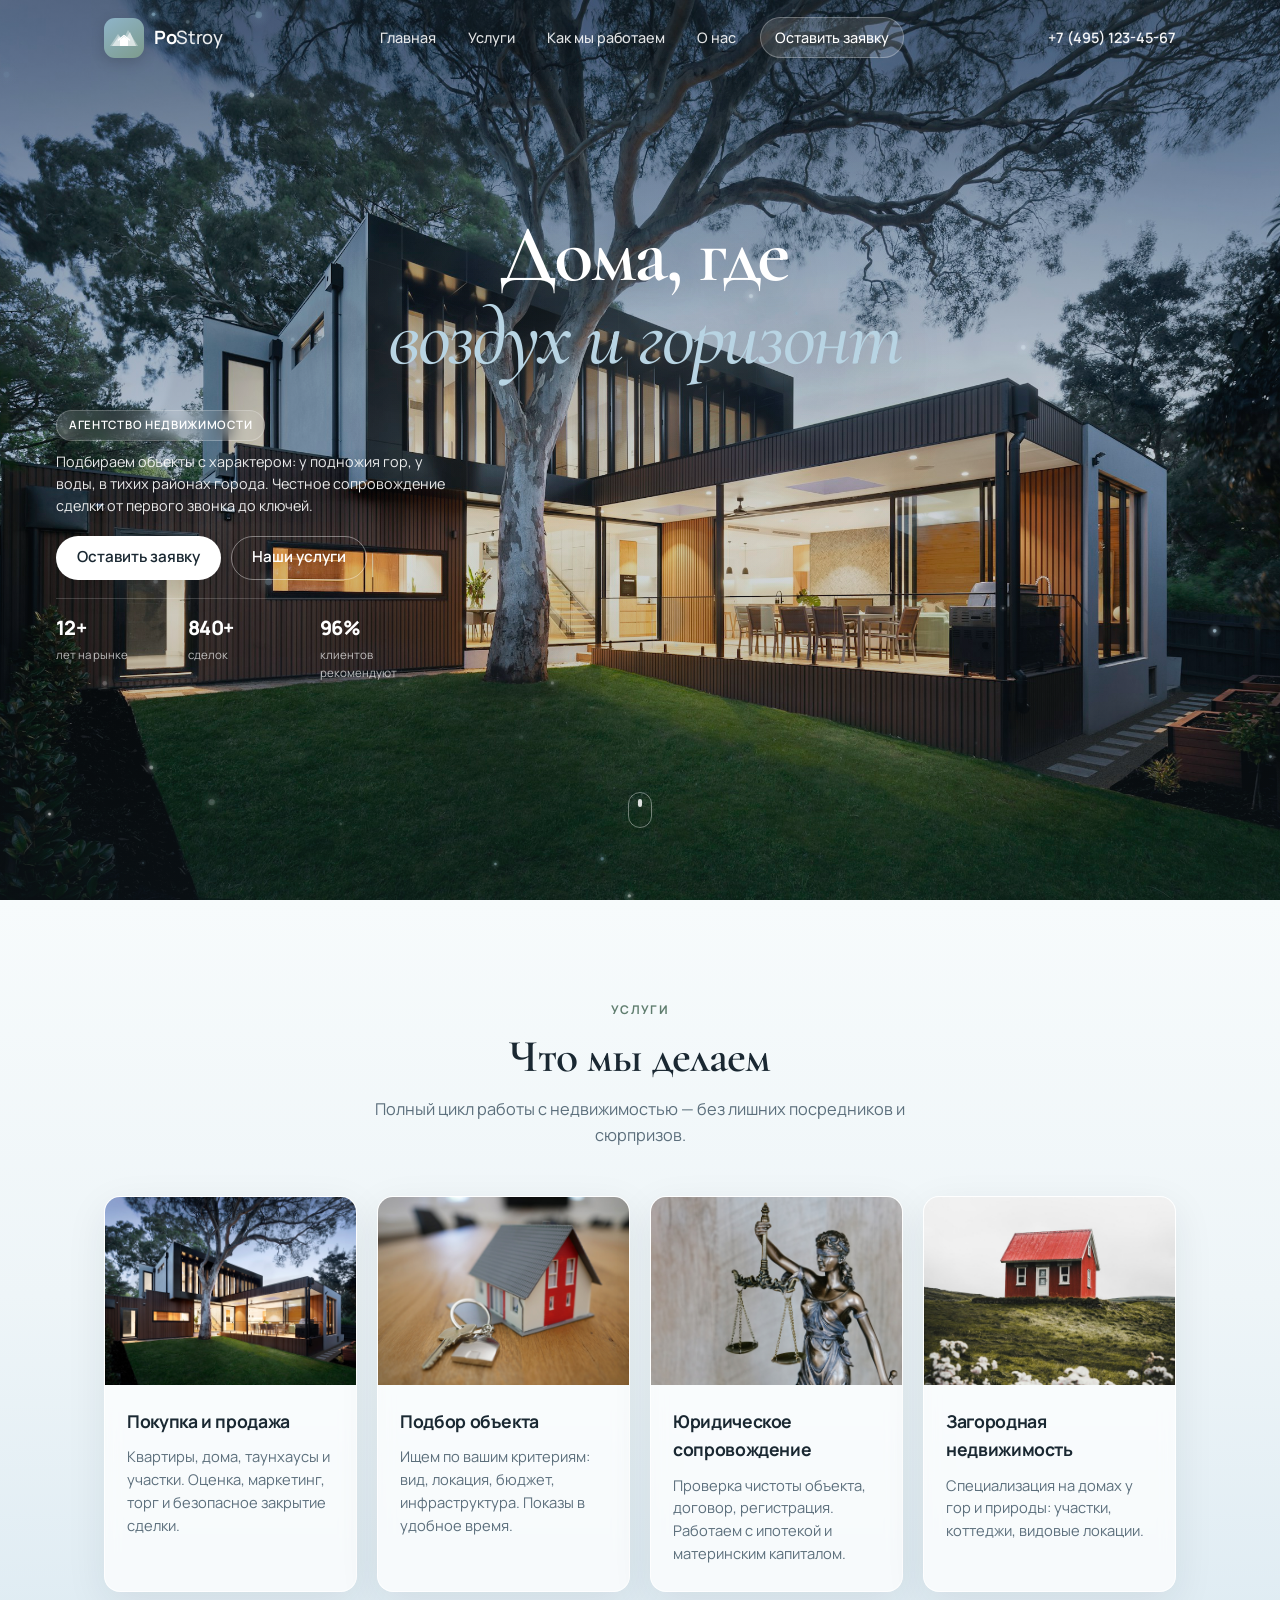
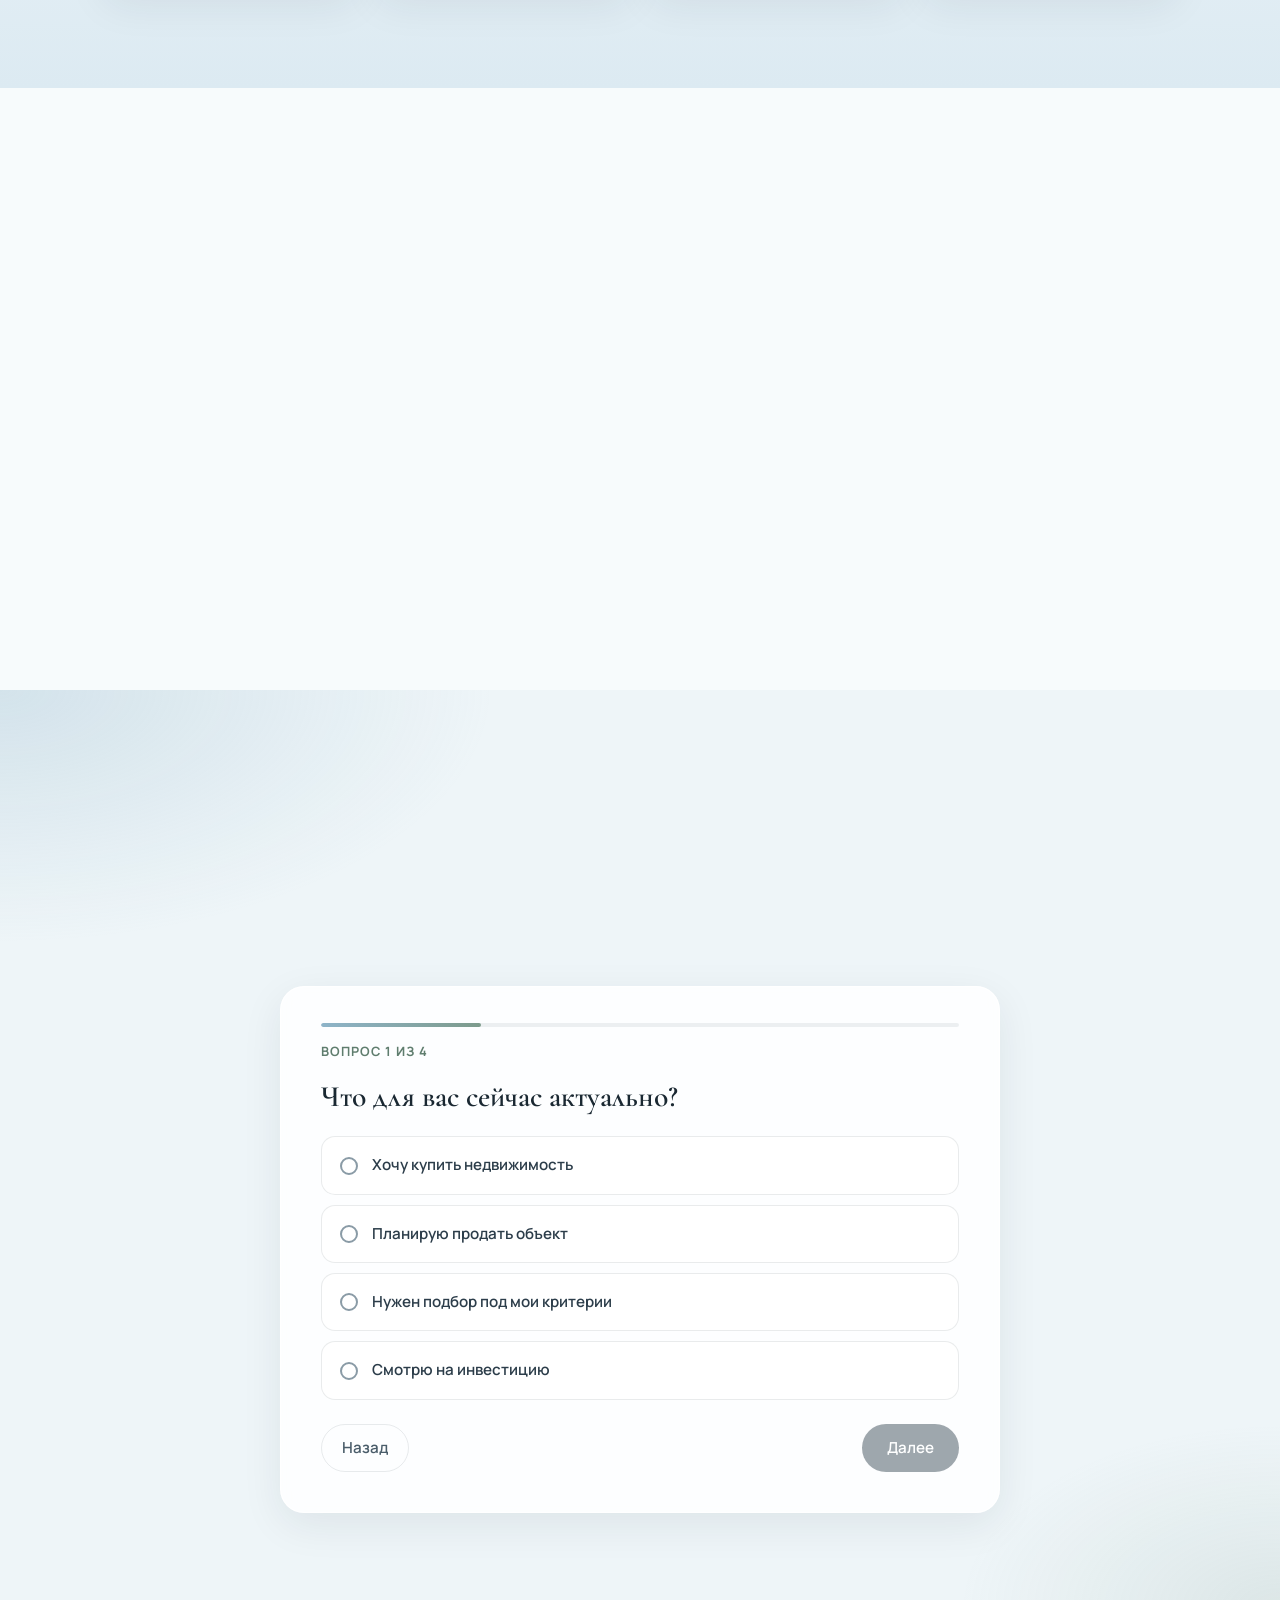
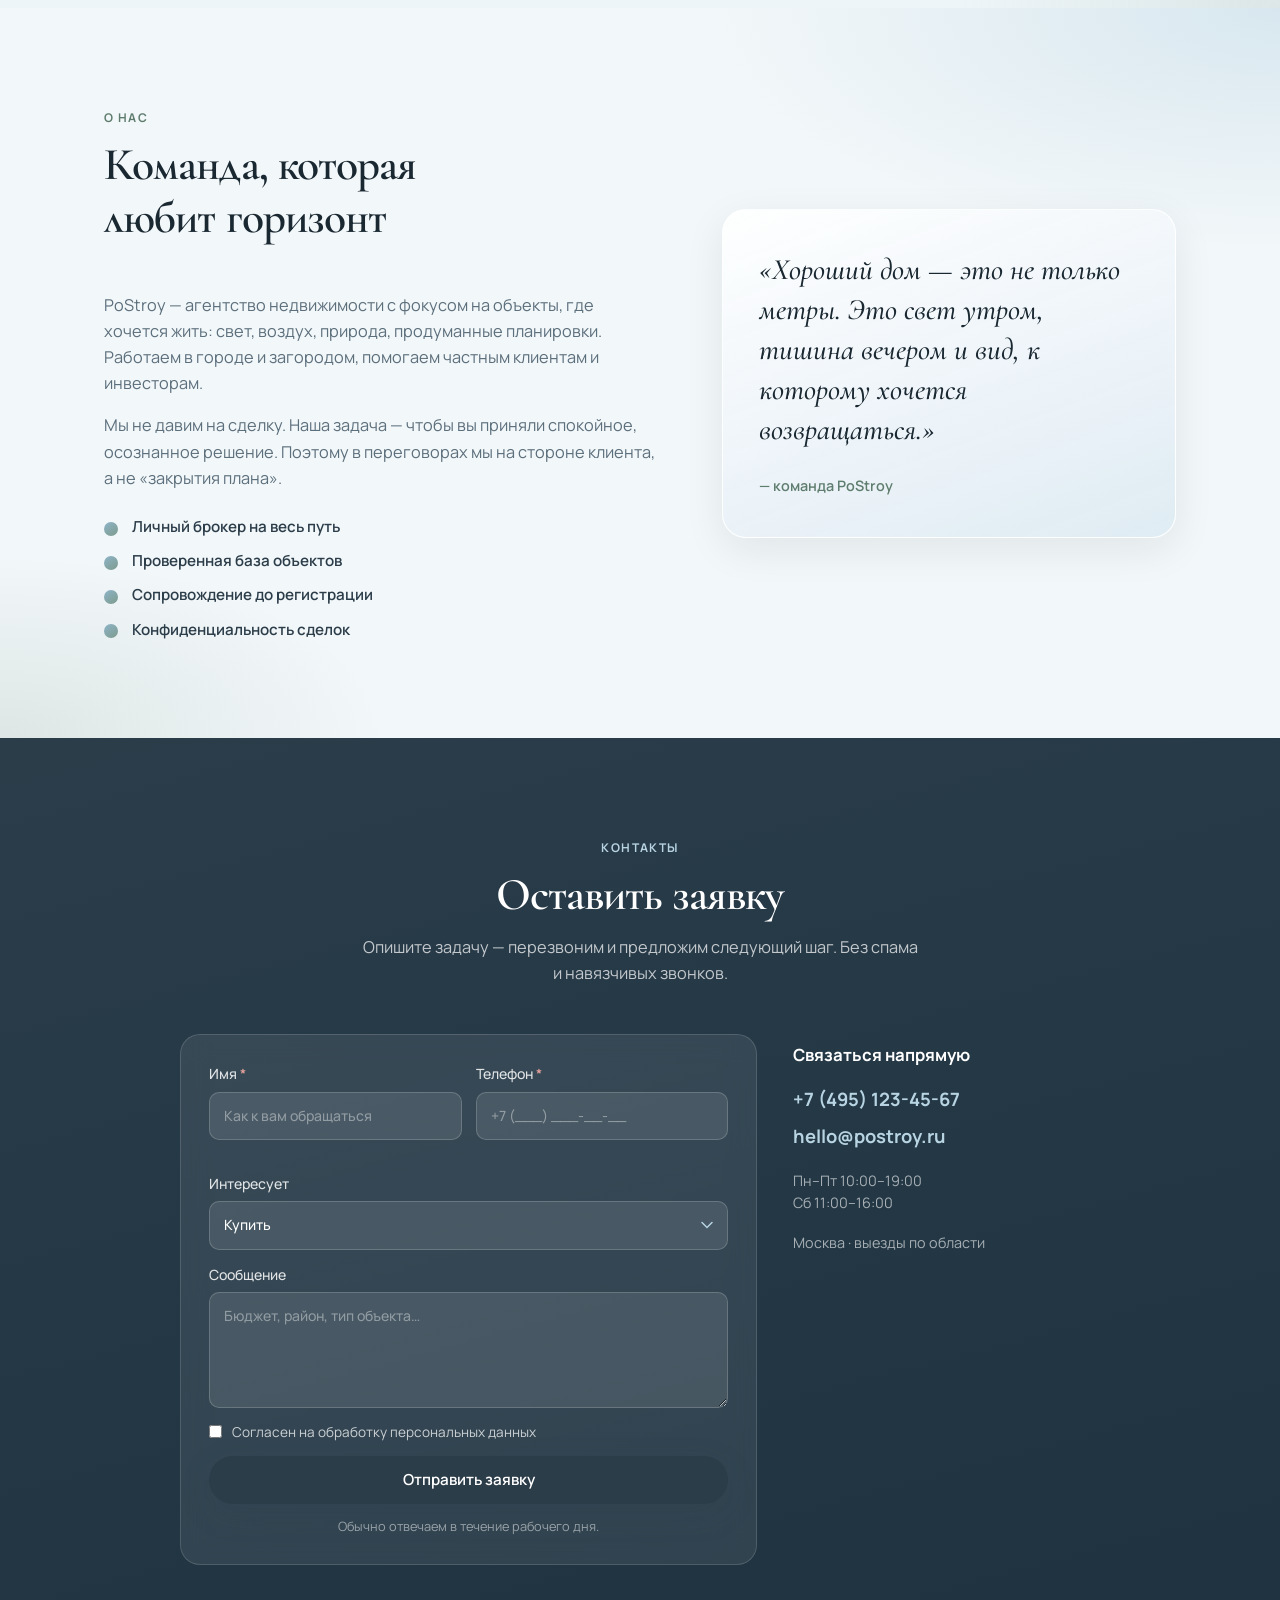
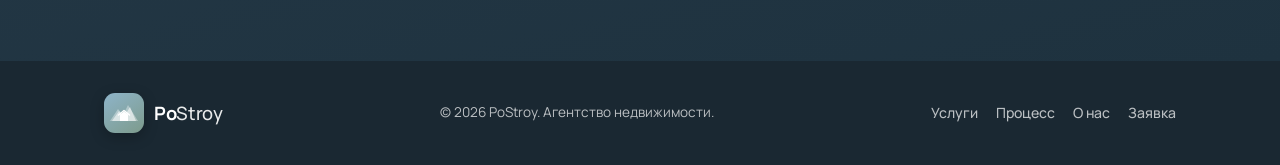
==== commit 97482d09: "Update index.html" ====
--- a/index.html
+++ b/index.html
@@ -4,6 +4,7 @@
   <meta charset="UTF-8" />
   <meta name="viewport" content="width=device-width, initial-scale=1.0" />
   <meta name="description" content="PoStroy — агентство недвижимости. Дома и участки с видом на горы. Подбор, сделки, сопровождение." />
+  <meta name="yandex-verification" content="77cd3b6fe27f8637" />
   <title>PoStroy — Агентство недвижимости</title>
   <link rel="preconnect" href="https://fonts.googleapis.com" />
   <link rel="preconnect" href="https://fonts.gstatic.com" crossorigin />
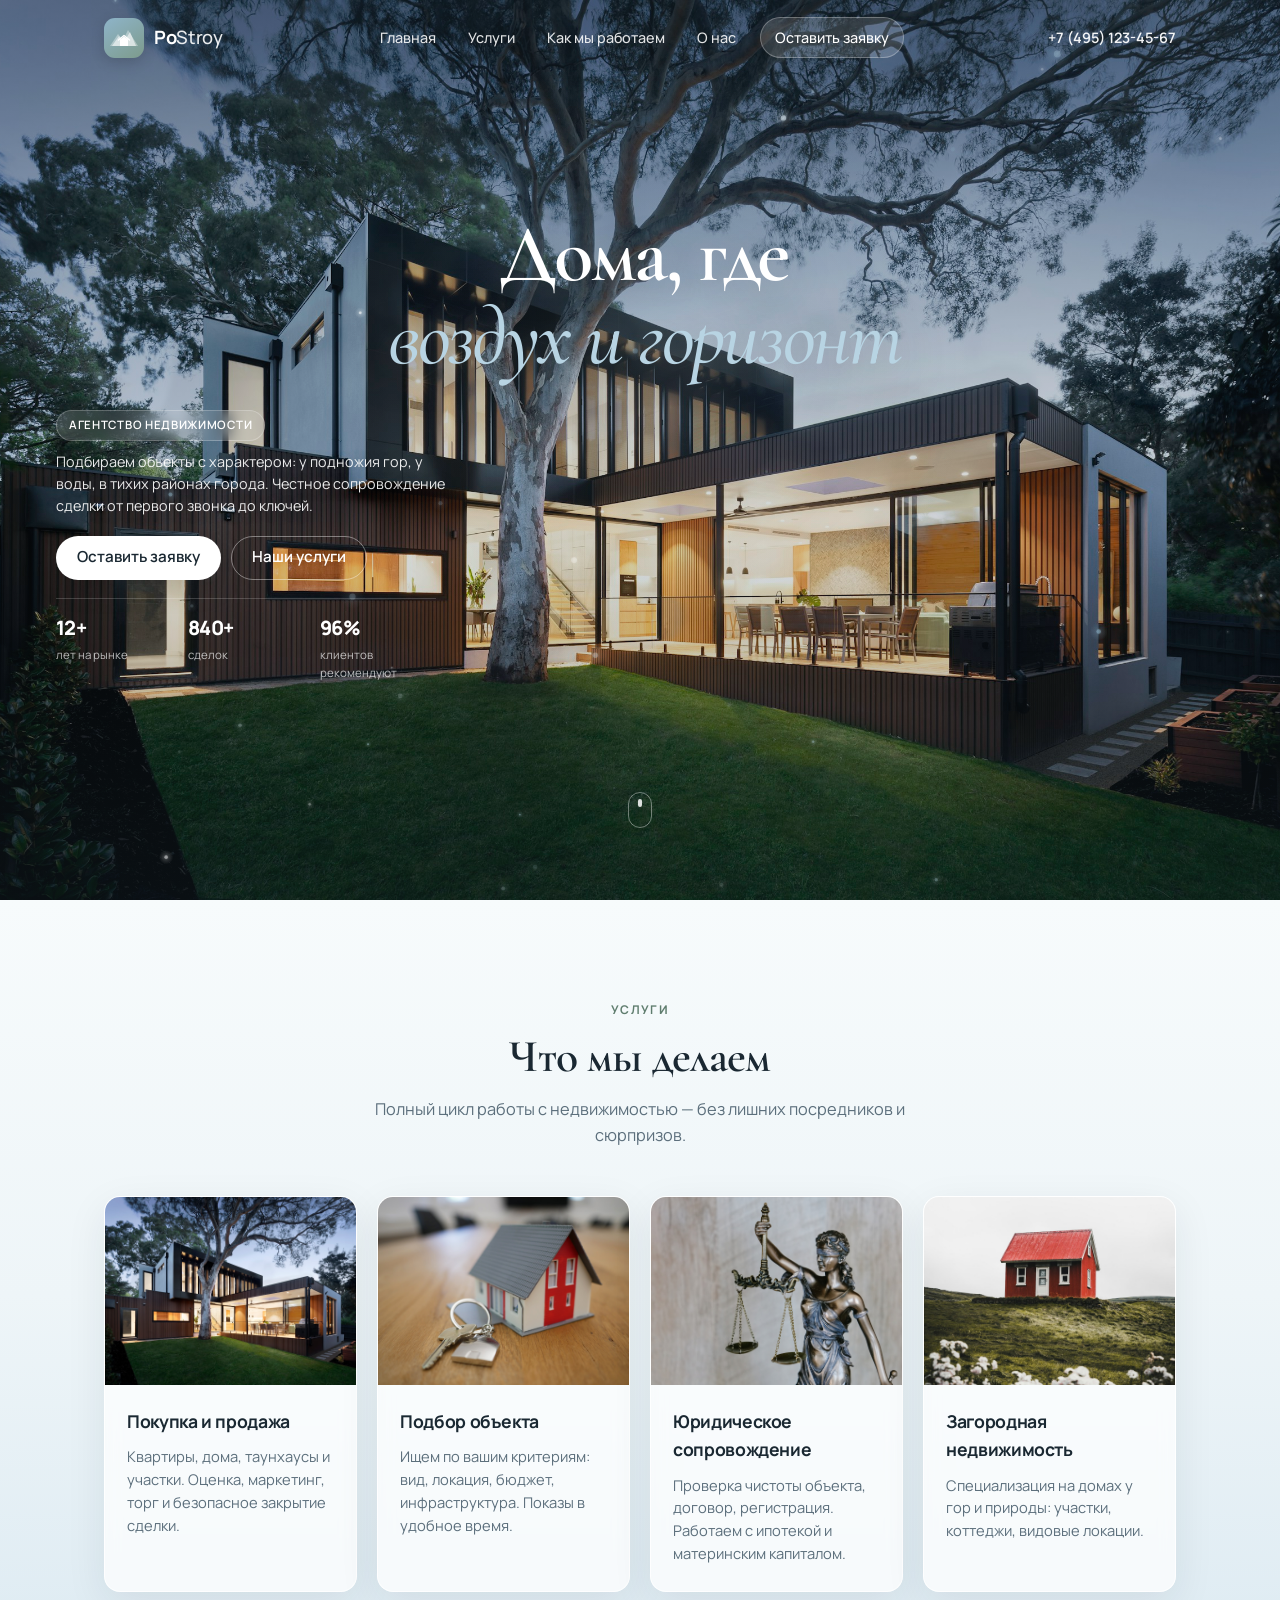
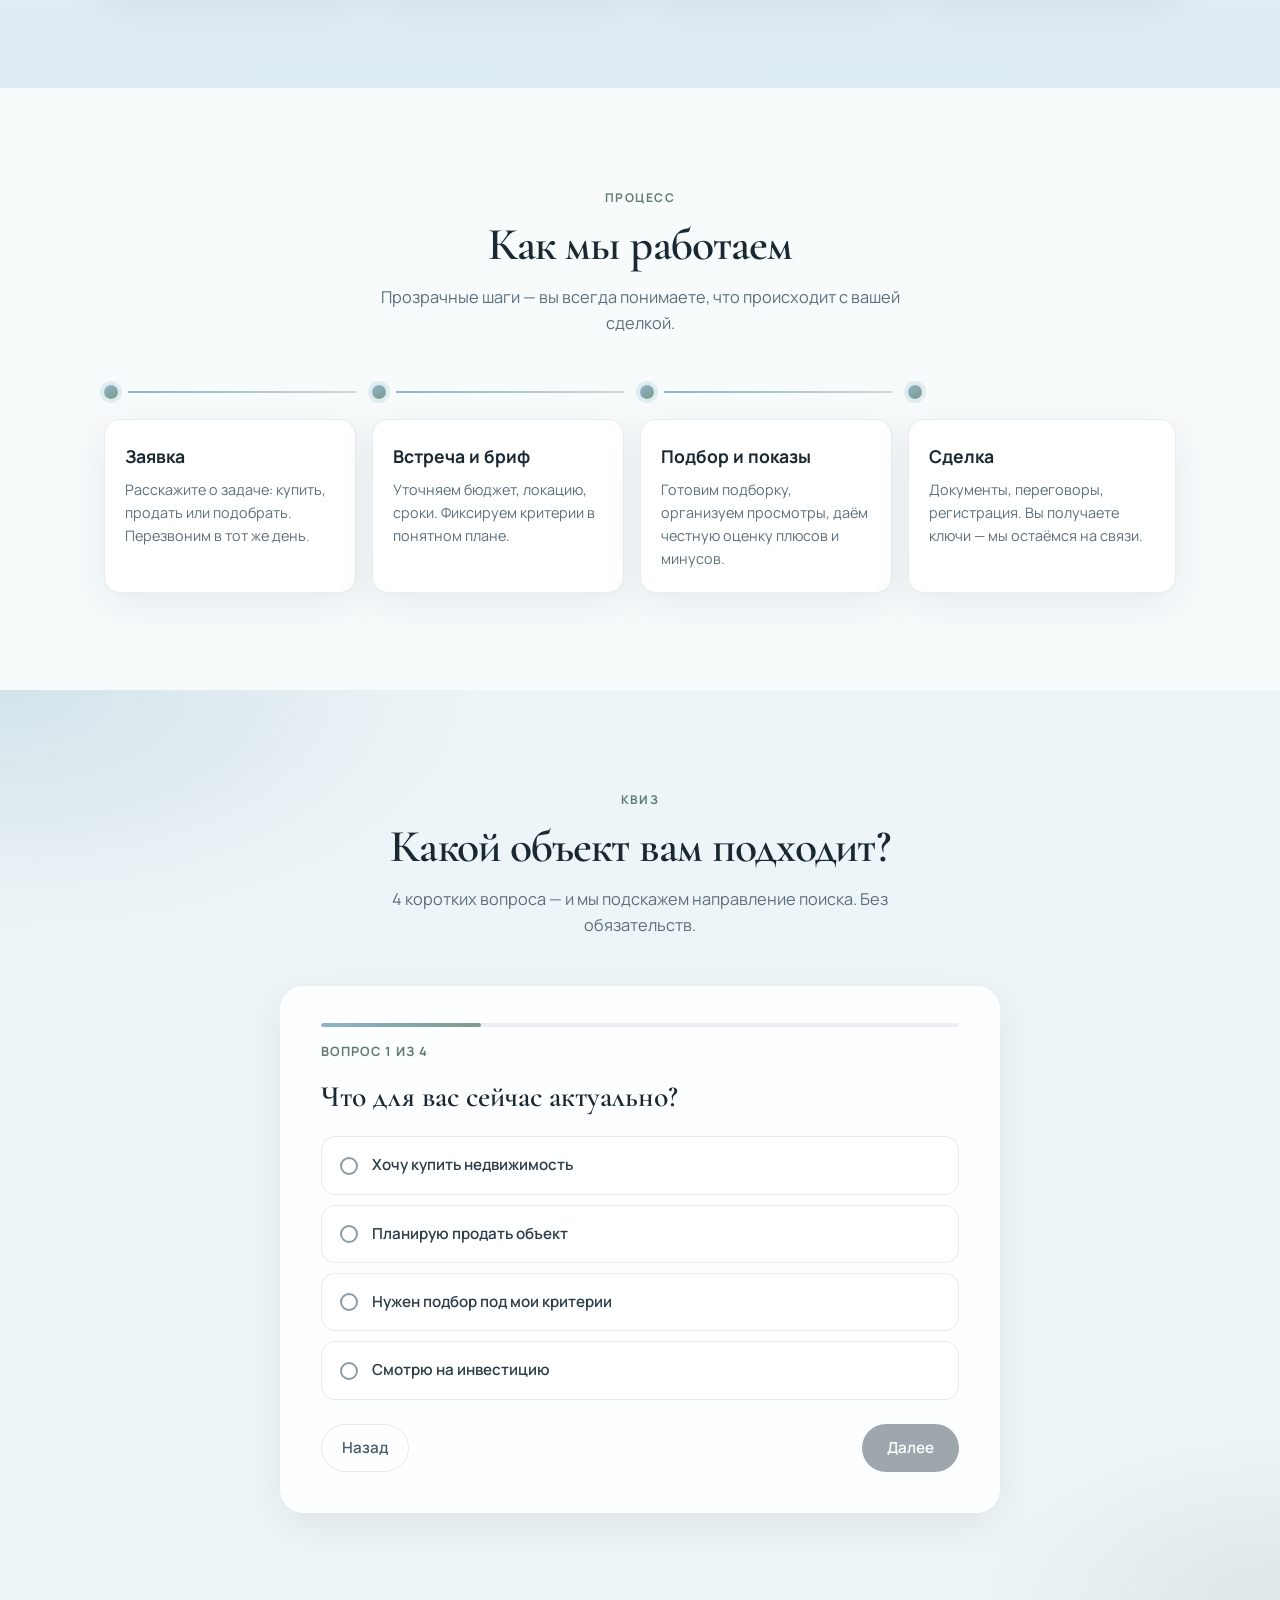
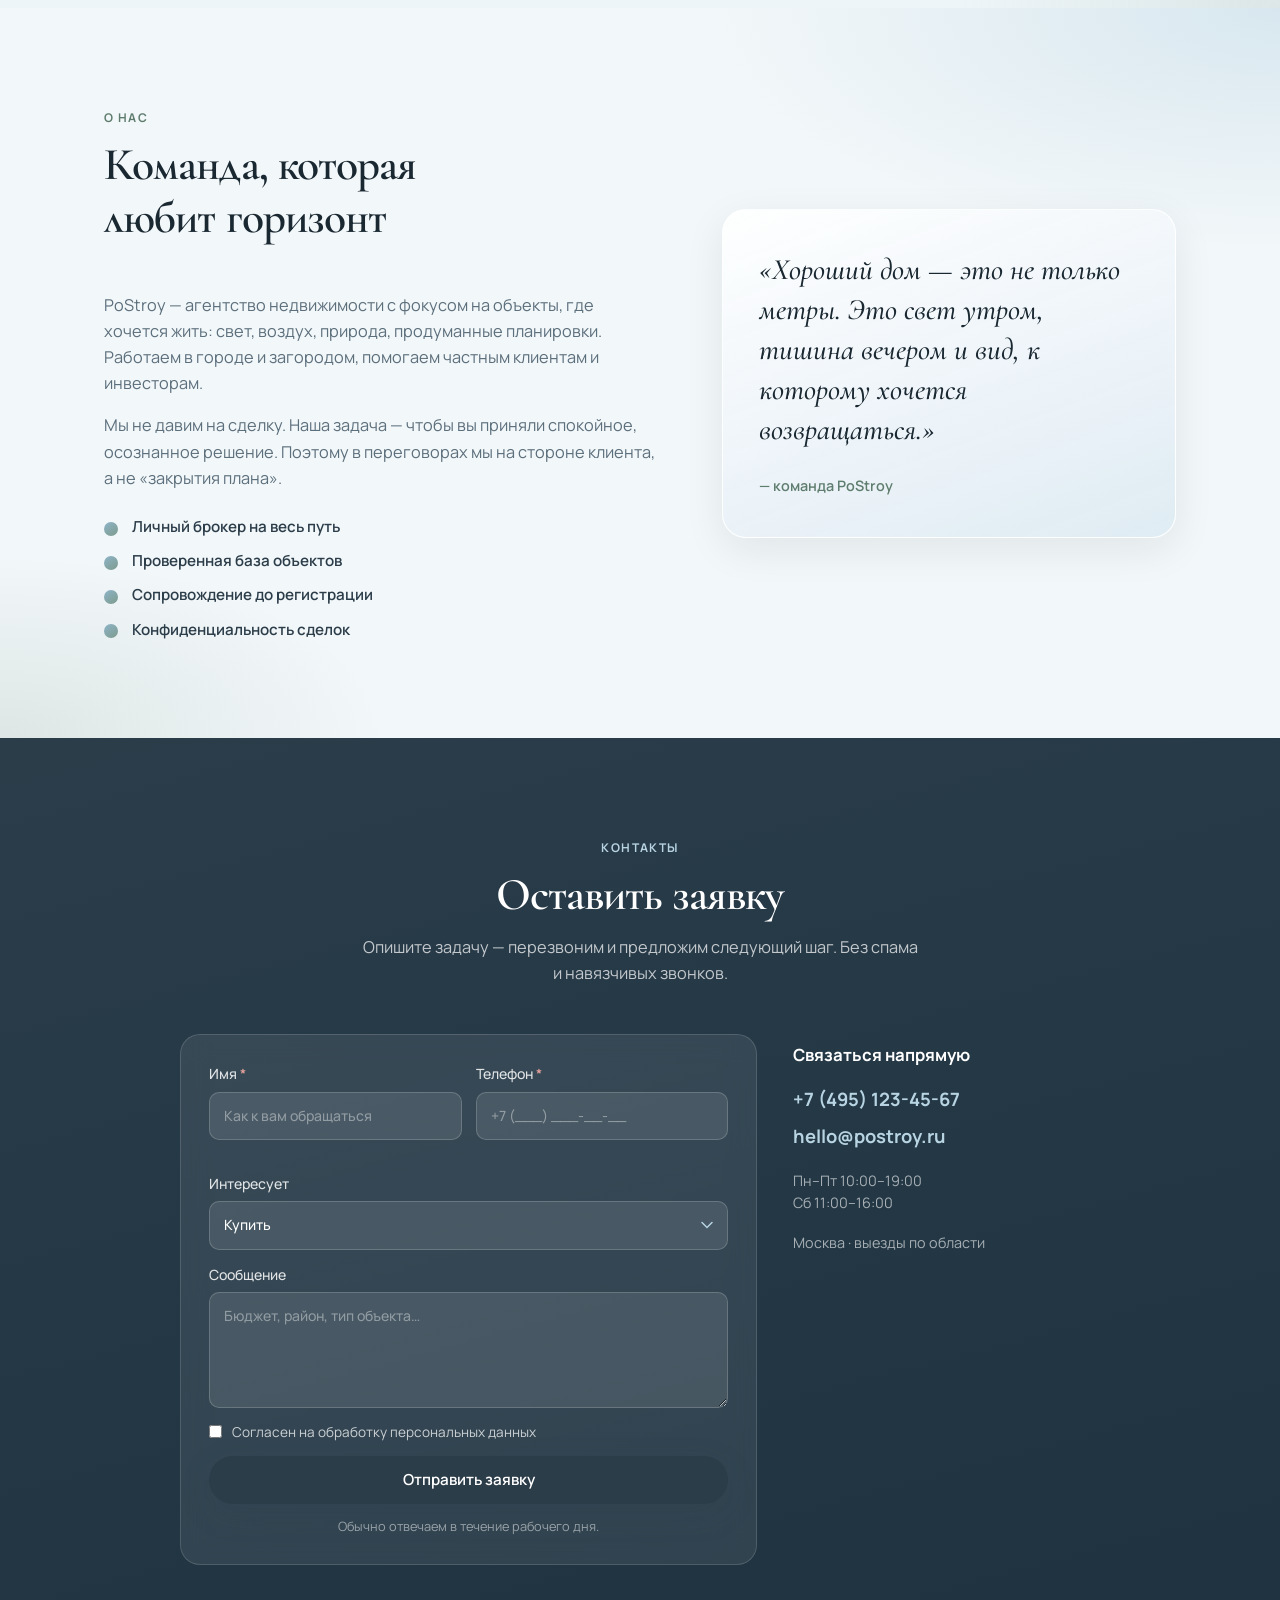
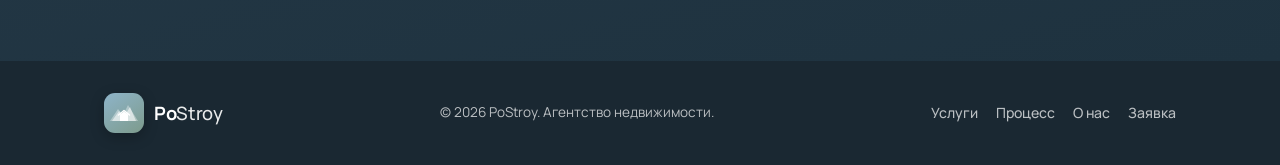
==== commit e6f22a17: "Update index.html" ====
--- a/index.html
+++ b/index.html
@@ -4,7 +4,7 @@
   <meta charset="UTF-8" />
   <meta name="viewport" content="width=device-width, initial-scale=1.0" />
   <meta name="description" content="PoStroy — агентство недвижимости. Дома и участки с видом на горы. Подбор, сделки, сопровождение." />
-  <meta name="yandex-verification" content="77cd3b6fe27f8637" />
+  <meta name="yandex-verification" content="b8c599a93bfcfd47" />
   <title>PoStroy — Агентство недвижимости</title>
   <link rel="preconnect" href="https://fonts.googleapis.com" />
   <link rel="preconnect" href="https://fonts.gstatic.com" crossorigin />
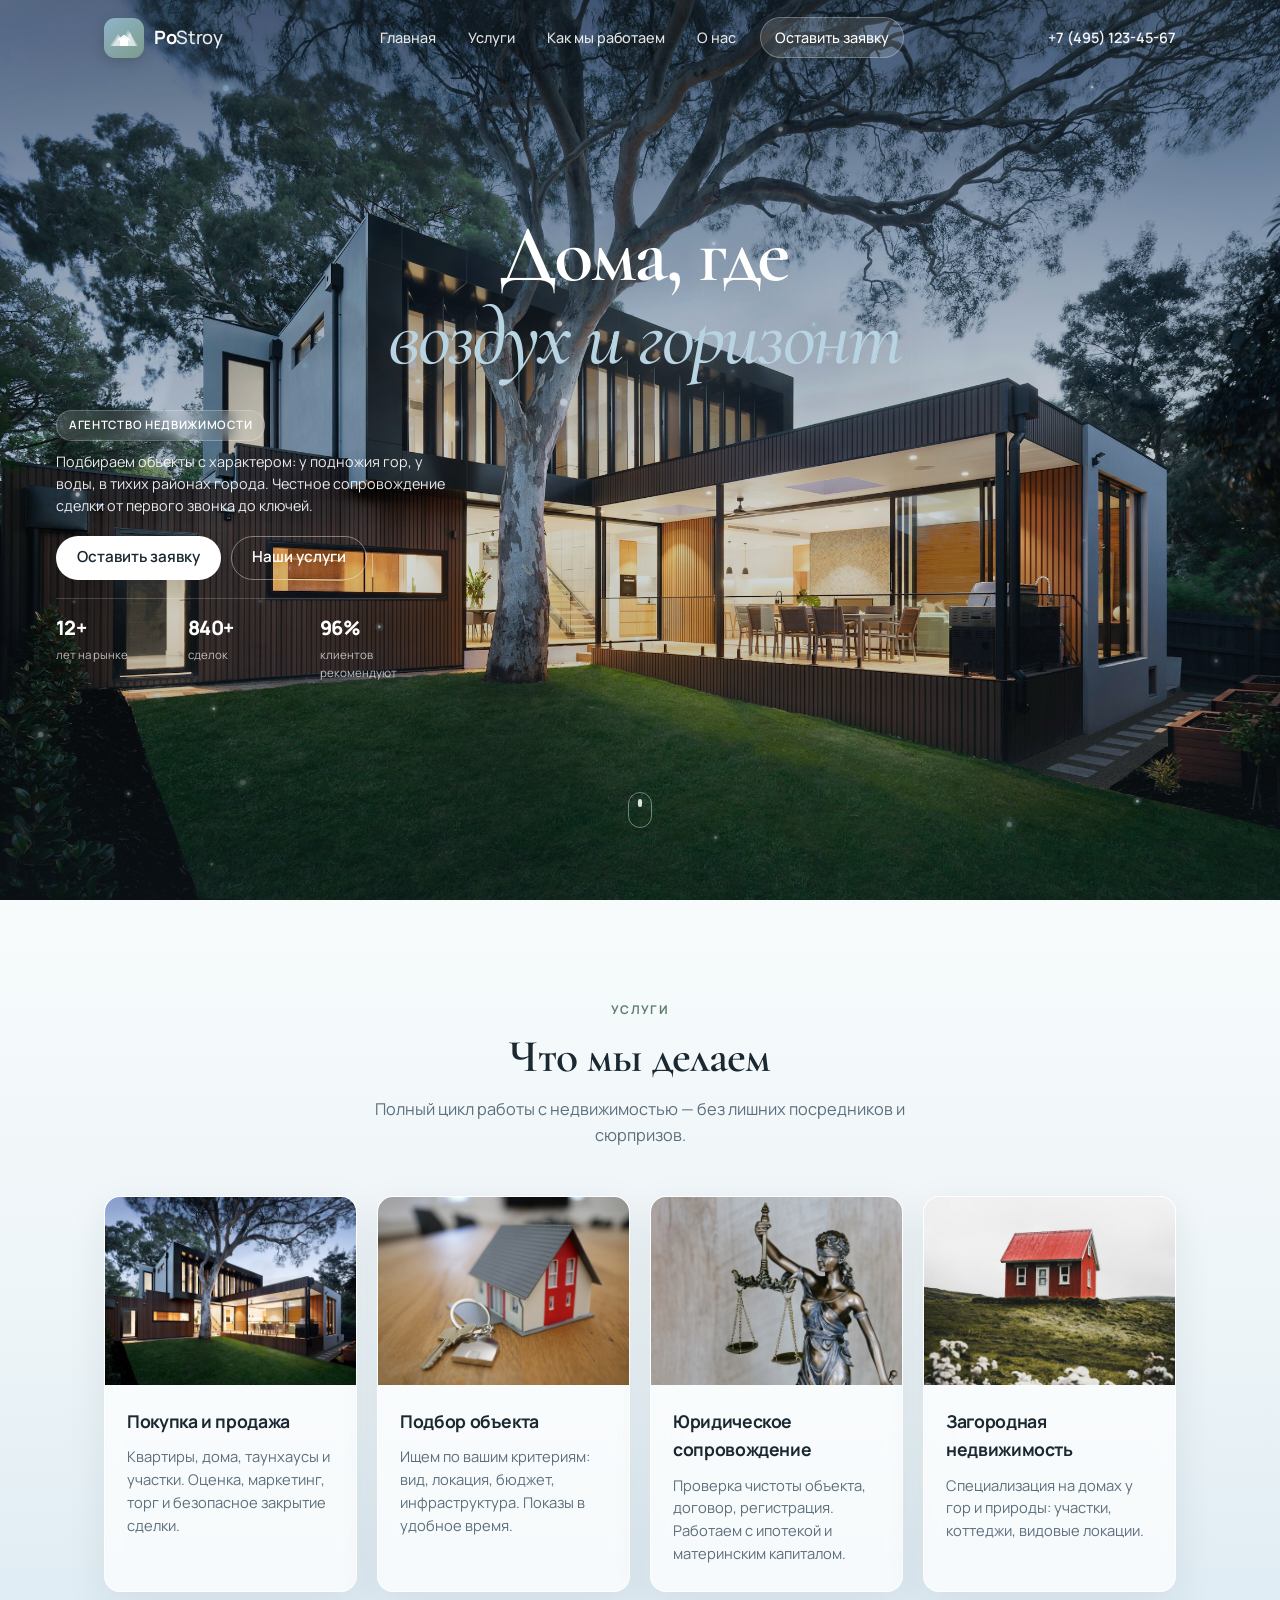
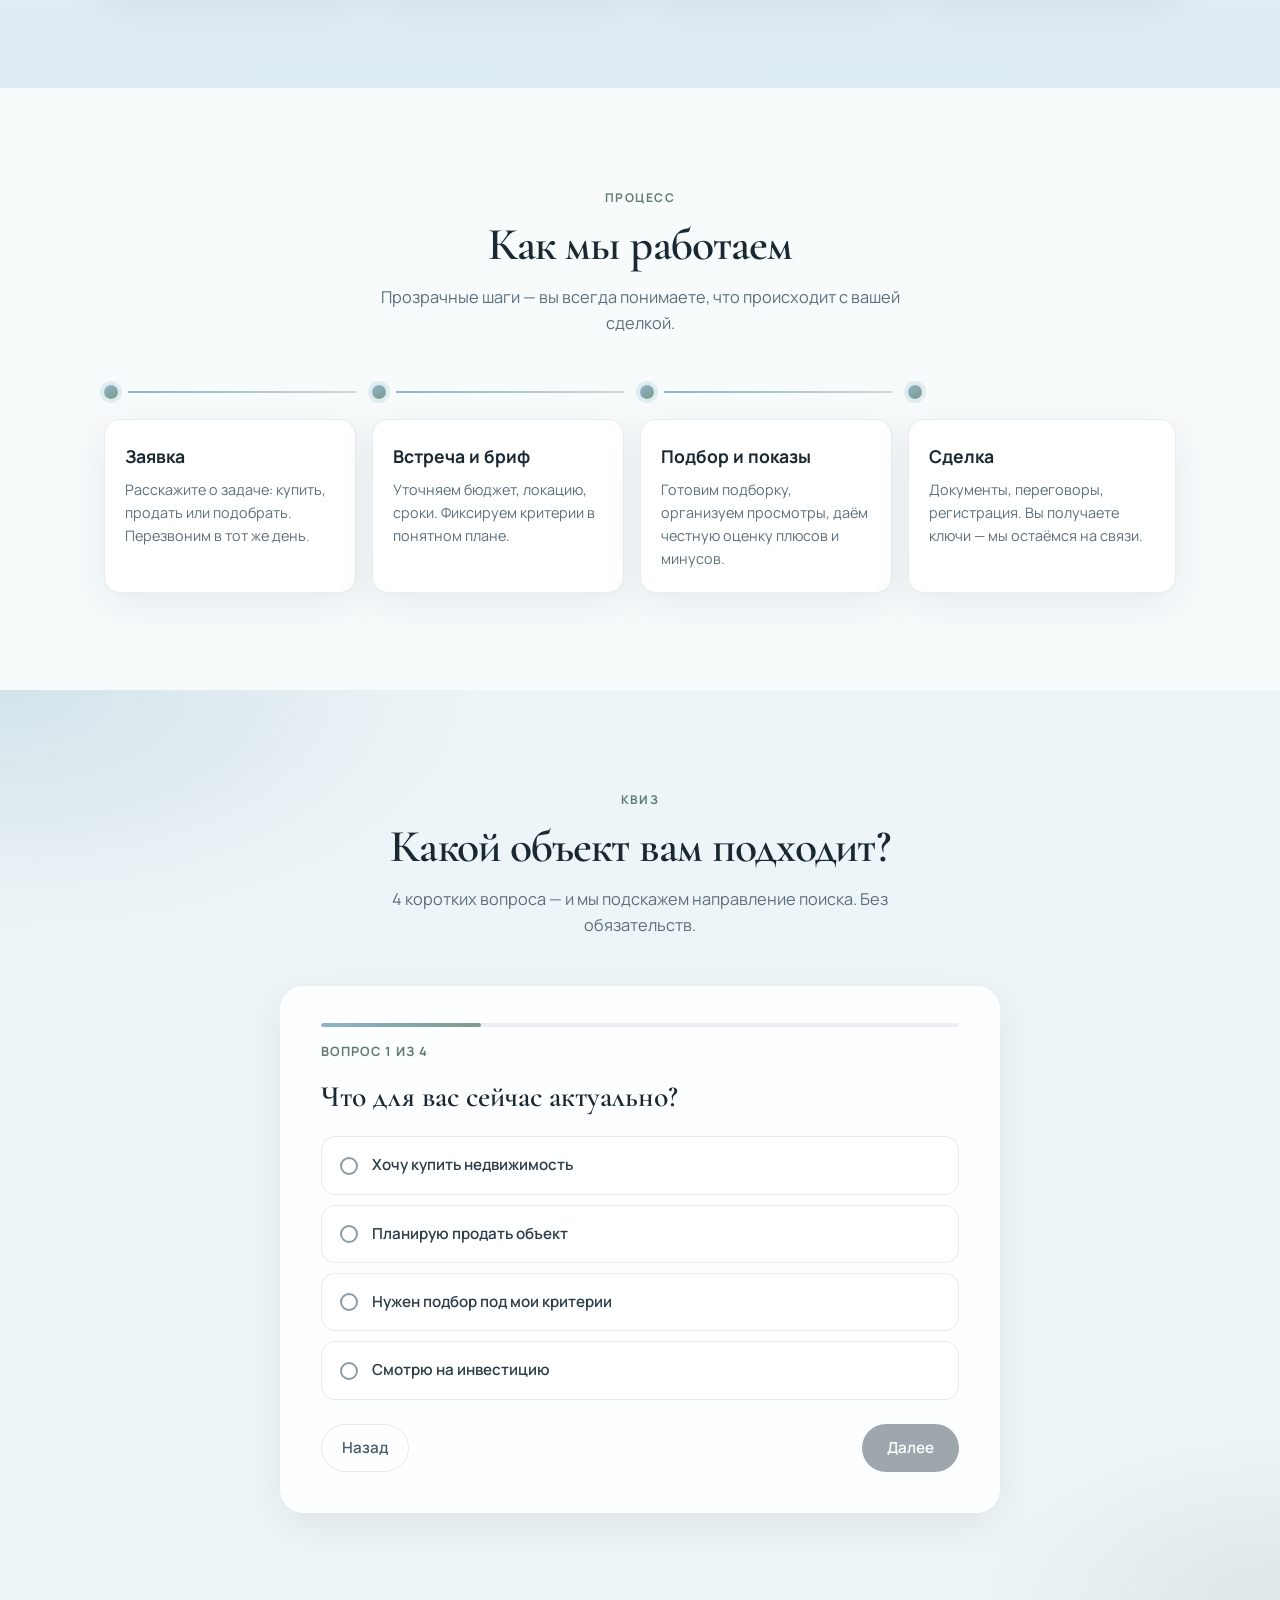
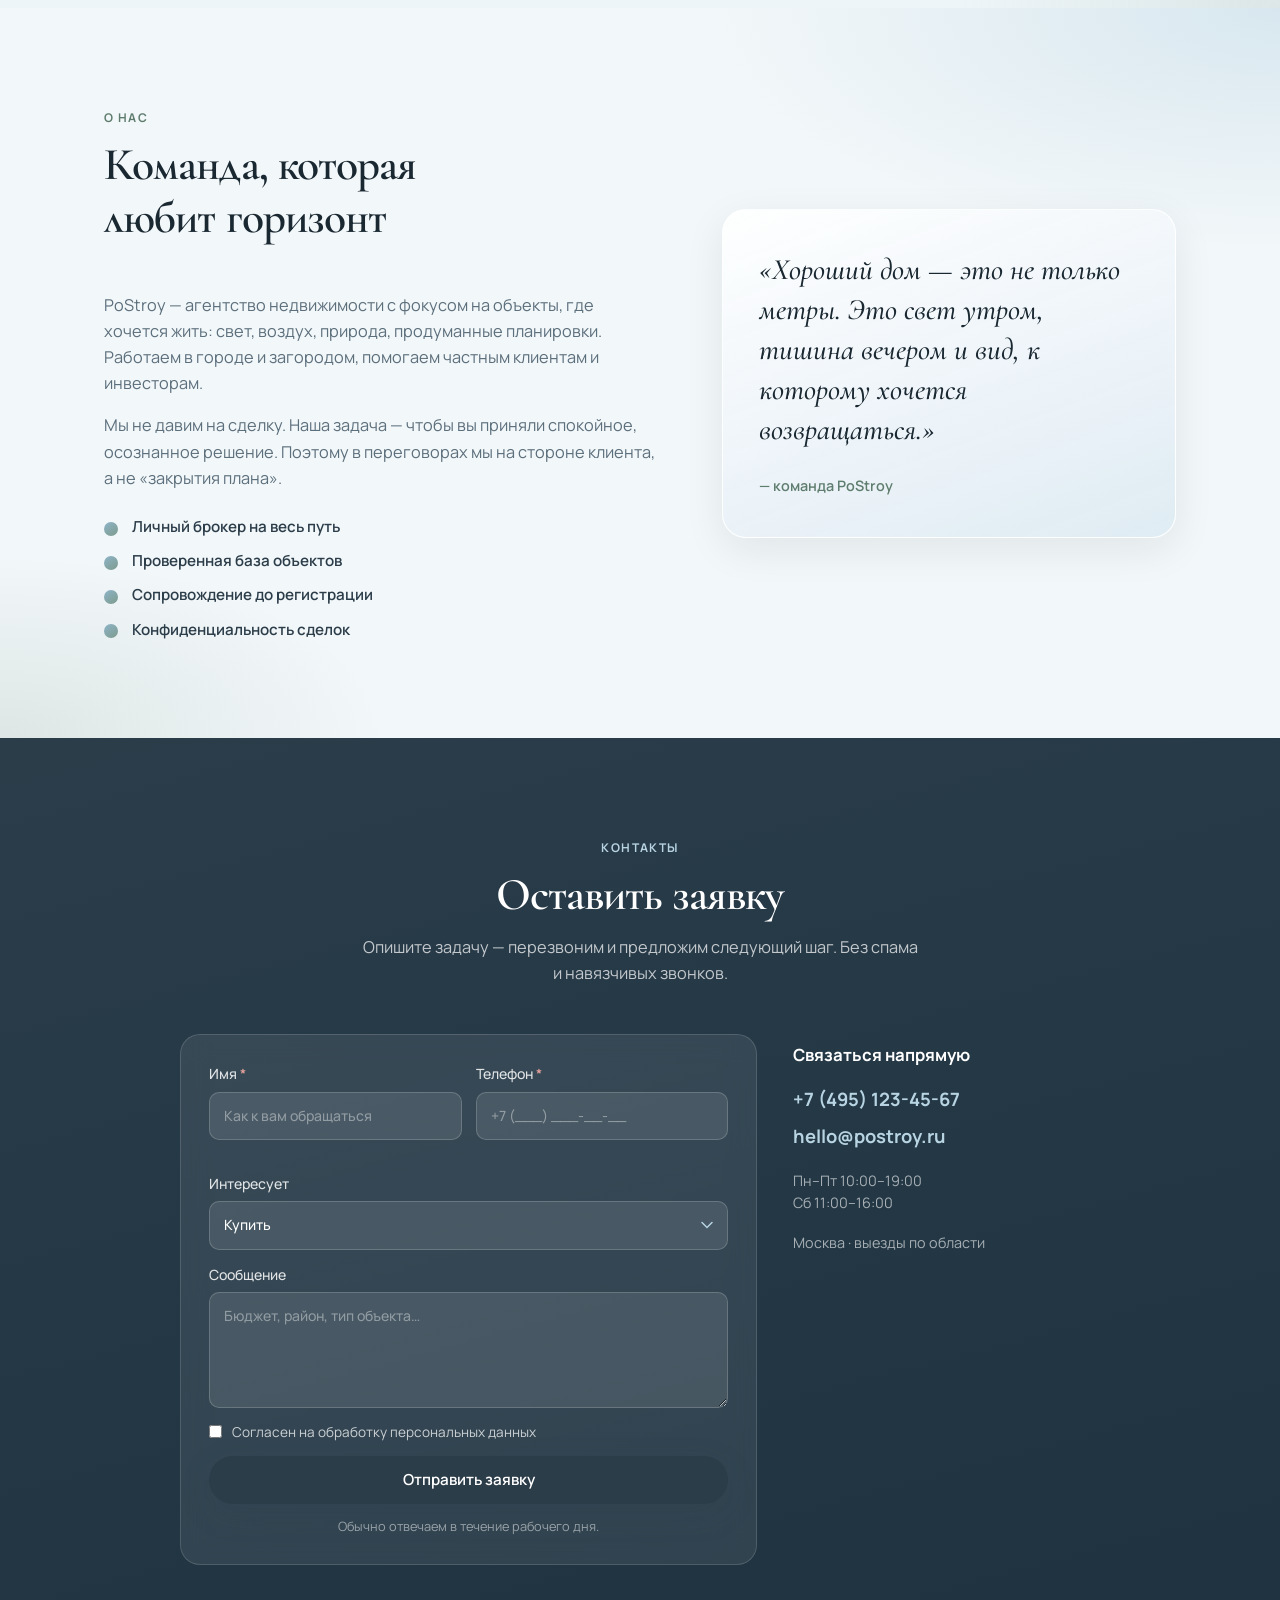
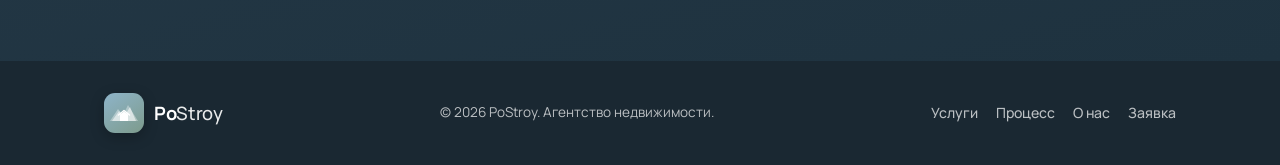
==== commit 40e5b997: "Update index.html" ====
--- a/index.html
+++ b/index.html
@@ -5,6 +5,7 @@
   <meta name="viewport" content="width=device-width, initial-scale=1.0" />
   <meta name="description" content="PoStroy — агентство недвижимости. Дома и участки с видом на горы. Подбор, сделки, сопровождение." />
   <meta name="yandex-verification" content="b8c599a93bfcfd47" />
+  <meta name="google-site-verification" content="PF7h1yirZPrGafyZ9Ax1IsqjRzUM5Cg7AZl2C2wB0qY" />
   <title>PoStroy — Агентство недвижимости</title>
   <link rel="preconnect" href="https://fonts.googleapis.com" />
   <link rel="preconnect" href="https://fonts.gstatic.com" crossorigin />
